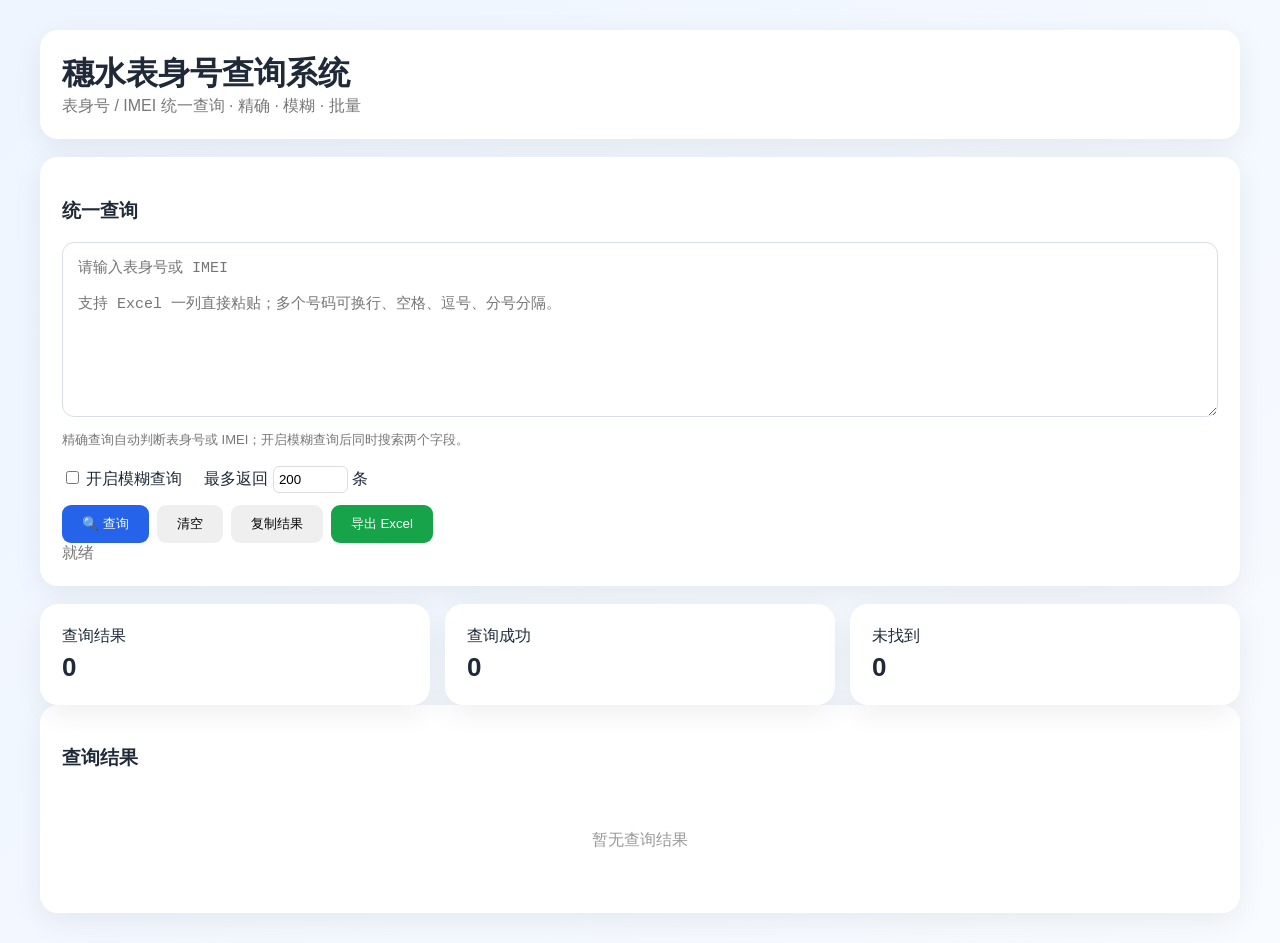
==== index.html @ 37204d5f "Add files via upload" ====
<!doctype html><html lang="zh-CN"><meta charset="utf-8"><meta name="viewport" content="width=device-width,initial-scale=1"><title>穗水表身号查询系统</title>
<style>
*{box-sizing:border-box}body{margin:0;background:linear-gradient(135deg,#eef5ff,#f8fbff);font-family:"Microsoft YaHei",Arial;color:#1f2937}.wrap{max-width:1200px;width:94%;margin:30px auto}.card,.stat{background:#fff;border-radius:18px;padding:22px;box-shadow:0 8px 30px #0001;margin-bottom:18px}.head{display:flex;justify-content:space-between;align-items:center}h1{margin:0}.sub,.tip,.status{color:#777}.tip{font-size:13px;margin-top:8px;line-height:1.7}textarea{width:100%;height:175px;padding:15px;border:1px solid #d8dee8;border-radius:12px;font-size:15px;resize:vertical}.opts{display:flex;gap:22px;margin-top:14px;align-items:center;flex-wrap:wrap}.limit{width:75px;padding:5px;border:1px solid #ddd;border-radius:6px}button{padding:10px 20px;border:0;border-radius:9px;margin:12px 8px 0 0;cursor:pointer}.p{background:#2563eb;color:#fff}.s{background:#16a34a;color:#fff}.stats{display:grid;grid-template-columns:repeat(3,1fr);gap:15px}.stat{margin:0}.num{font-size:26px;font-weight:bold;margin-top:5px}.scroll{overflow:auto}table{width:100%;border-collapse:collapse}th,td{padding:11px;border-bottom:1px solid #eee;text-align:left;white-space:nowrap}th{background:#f5f7fa}.ok{color:#16a34a;font-weight:bold}.no{color:#d33;font-weight:bold}.empty{text-align:center;color:#999;padding:40px}@media(max-width:700px){.stats{grid-template-columns:1fr}}</style>
<div class="wrap"><div class="card head"><div><h1>穗水表身号查询系统</h1><div class="sub">表身号 / IMEI 统一查询 · 精确 · 模糊 · 批量</div></div></div>
<div class="card"><h3>统一查询</h3><textarea id=q placeholder="请输入表身号或 IMEI

支持 Excel 一列直接粘贴；多个号码可换行、空格、逗号、分号分隔。"></textarea><div class=tip>精确查询自动判断表身号或 IMEI；开启模糊查询后同时搜索两个字段。</div>
<div class=opts><label><input type=checkbox id=fuzzy> 开启模糊查询</label><span>最多返回 <input class=limit id=limit type=number min=1 max=1000 value=200> 条</span></div>
<button class=p onclick=searchData()>🔍 查询</button><button onclick=clearAll()>清空</button><button onclick=copyResults()>复制结果</button><button class=s onclick=exportExcel()>导出 Excel</button><div class=status id=status>就绪</div></div>
<div class=stats><div class=stat>查询结果<div class=num id=t>0</div></div><div class=stat>查询成功<div class=num id=f>0</div></div><div class=stat>未找到<div class=num id=n>0</div></div></div>
<div class=card><h3>查询结果</h3><div class=scroll id=r><div class=empty>暂无查询结果</div></div></div></div>
<script>
const API_BASE="https://YOUR-API-DOMAIN",API_KEY="YOUR-API-KEY";let rows=[];
const esc=x=>{let d=document.createElement("div");d.textContent=x??"";return d.innerHTML};
async function searchData(){let text=q.value.trim();if(!text)return alert("请输入表身号或 IMEI");status.textContent="正在查询...";try{let x=await fetch(API_BASE+"/api/search",{method:"POST",headers:{"Content-Type":"application/json","X-API-Key":API_KEY},body:JSON.stringify({query:text,fuzzy:fuzzy.checked,limit:Math.min(Math.max(Number(limit.value)||200,1),1000)})});let d=await x.json();if(!x.ok||!d.success)throw Error(d.message||("HTTP "+x.status));rows=d.results||[];t.textContent=d.total||0;f.textContent=d.found||0;n.textContent=d.not_found||0;render();status.textContent="查询完成，共 "+rows.length+" 条"}catch(e){status.textContent="查询失败："+e.message}}
function render(){if(!rows.length){r.innerHTML='<div class=empty>暂无查询结果</div>';return}let h="<table><tr><th>序号</th><th>查询类型</th><th>表身号</th><th>IMEI</th><th>厂家归属</th><th>状态</th></tr>";rows.forEach((x,i)=>h+=`<tr><td>${i+1}</td><td>${esc(x.query_type)}</td><td>${esc(x.meter_no)}</td><td>${esc(x.imei)}</td><td>${esc(x.owner||"-")}</td><td class=${x.status=="已找到"?"ok":"no"}>${esc(x.status)}</td></tr>`);r.innerHTML=h+"</table>"}
function clearAll(){q.value="";rows=[];t.textContent=f.textContent=n.textContent="0";r.innerHTML='<div class=empty>暂无查询结果</div>';status.textContent="就绪"}
async function copyResults(){if(!rows.length)return alert("没有查询结果");await navigator.clipboard.writeText(["序号\t查询类型\t表身号\tIMEI\t厂家归属\t状态",...rows.map((x,i)=>`${i+1}\t${x.query_type}\t${x.meter_no}\t${x.imei}\t${x.owner}\t${x.status}`)].join("\n"));alert("已复制")}
async function exportExcel(){if(!rows.length)return alert("没有可导出的数据");let x=await fetch(API_BASE+"/api/export",{method:"POST",headers:{"Content-Type":"application/json","X-API-Key":API_KEY},body:JSON.stringify({results:rows})});if(!x.ok)return alert("导出失败");let b=await x.blob(),u=URL.createObjectURL(b),a=document.createElement("a");a.href=u;a.download="穗水表身号查询结果.xlsx";a.click();URL.revokeObjectURL(u)}
q.addEventListener("keydown",e=>{if(e.ctrlKey&&e.key=="Enter")searchData()});
</script>
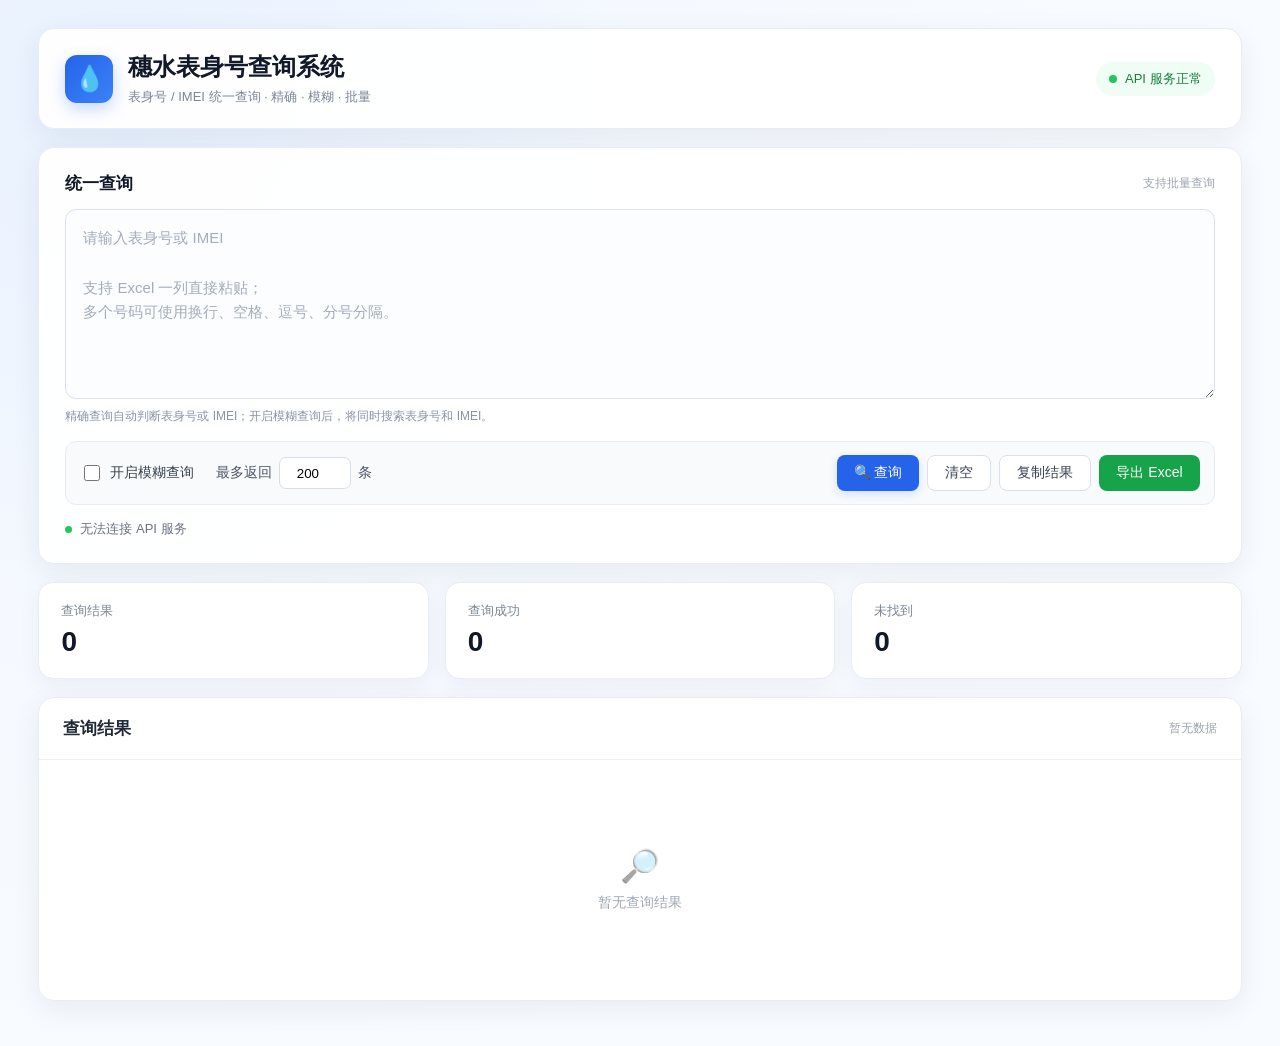
==== commit 2da067eb: "Update index.html" ====
--- a/index.html
+++ b/index.html
@@ -1,21 +1,1447 @@
-<!doctype html><html lang="zh-CN"><meta charset="utf-8"><meta name="viewport" content="width=device-width,initial-scale=1"><title>穗水表身号查询系统</title>
+<!doctype html>
+<html lang="zh-CN">
+
+<head>
+<meta charset="utf-8">
+<meta name="viewport" content="width=device-width,initial-scale=1">
+<title>穗水表身号查询系统</title>
+
 <style>
-*{box-sizing:border-box}body{margin:0;background:linear-gradient(135deg,#eef5ff,#f8fbff);font-family:"Microsoft YaHei",Arial;color:#1f2937}.wrap{max-width:1200px;width:94%;margin:30px auto}.card,.stat{background:#fff;border-radius:18px;padding:22px;box-shadow:0 8px 30px #0001;margin-bottom:18px}.head{display:flex;justify-content:space-between;align-items:center}h1{margin:0}.sub,.tip,.status{color:#777}.tip{font-size:13px;margin-top:8px;line-height:1.7}textarea{width:100%;height:175px;padding:15px;border:1px solid #d8dee8;border-radius:12px;font-size:15px;resize:vertical}.opts{display:flex;gap:22px;margin-top:14px;align-items:center;flex-wrap:wrap}.limit{width:75px;padding:5px;border:1px solid #ddd;border-radius:6px}button{padding:10px 20px;border:0;border-radius:9px;margin:12px 8px 0 0;cursor:pointer}.p{background:#2563eb;color:#fff}.s{background:#16a34a;color:#fff}.stats{display:grid;grid-template-columns:repeat(3,1fr);gap:15px}.stat{margin:0}.num{font-size:26px;font-weight:bold;margin-top:5px}.scroll{overflow:auto}table{width:100%;border-collapse:collapse}th,td{padding:11px;border-bottom:1px solid #eee;text-align:left;white-space:nowrap}th{background:#f5f7fa}.ok{color:#16a34a;font-weight:bold}.no{color:#d33;font-weight:bold}.empty{text-align:center;color:#999;padding:40px}@media(max-width:700px){.stats{grid-template-columns:1fr}}</style>
-<div class="wrap"><div class="card head"><div><h1>穗水表身号查询系统</h1><div class="sub">表身号 / IMEI 统一查询 · 精确 · 模糊 · 批量</div></div></div>
-<div class="card"><h3>统一查询</h3><textarea id=q placeholder="请输入表身号或 IMEI
-
-支持 Excel 一列直接粘贴；多个号码可换行、空格、逗号、分号分隔。"></textarea><div class=tip>精确查询自动判断表身号或 IMEI；开启模糊查询后同时搜索两个字段。</div>
-<div class=opts><label><input type=checkbox id=fuzzy> 开启模糊查询</label><span>最多返回 <input class=limit id=limit type=number min=1 max=1000 value=200> 条</span></div>
-<button class=p onclick=searchData()>🔍 查询</button><button onclick=clearAll()>清空</button><button onclick=copyResults()>复制结果</button><button class=s onclick=exportExcel()>导出 Excel</button><div class=status id=status>就绪</div></div>
-<div class=stats><div class=stat>查询结果<div class=num id=t>0</div></div><div class=stat>查询成功<div class=num id=f>0</div></div><div class=stat>未找到<div class=num id=n>0</div></div></div>
-<div class=card><h3>查询结果</h3><div class=scroll id=r><div class=empty>暂无查询结果</div></div></div></div>
+
+/* =========================
+   基础
+========================= */
+
+*{
+    box-sizing:border-box;
+}
+
+html{
+    min-height:100%;
+}
+
+body{
+    margin:0;
+    min-height:100vh;
+    background:
+        radial-gradient(circle at 10% 10%,#e8f1ff 0,#f5f9ff 35%,#f8fbff 70%);
+    font-family:
+        "Microsoft YaHei",
+        "Segoe UI",
+        Arial,
+        sans-serif;
+    color:#1f2937;
+}
+
+/* =========================
+   主容器
+========================= */
+
+.wrap{
+    width:94%;
+    max-width:1400px;
+    margin:28px auto 45px;
+}
+
+/* =========================
+   卡片
+========================= */
+
+.card{
+    background:rgba(255,255,255,.96);
+    border:1px solid #e7edf5;
+    border-radius:16px;
+    box-shadow:
+        0 8px 28px rgba(31,41,55,.07);
+    margin-bottom:18px;
+}
+
+/* =========================
+   顶部
+========================= */
+
+.header{
+    padding:22px 26px;
+    display:flex;
+    align-items:center;
+    justify-content:space-between;
+    gap:20px;
+}
+
+.logo-area{
+    display:flex;
+    align-items:center;
+    gap:15px;
+}
+
+.logo{
+    width:48px;
+    height:48px;
+    border-radius:12px;
+    display:flex;
+    align-items:center;
+    justify-content:center;
+    background:linear-gradient(135deg,#2563eb,#3b82f6);
+    color:#fff;
+    font-size:25px;
+    box-shadow:0 6px 16px rgba(37,99,235,.25);
+}
+
+.title h1{
+    margin:0;
+    font-size:24px;
+    font-weight:700;
+    color:#111827;
+}
+
+.title .sub{
+    margin-top:5px;
+    font-size:13px;
+    color:#7b8794;
+}
+
+.server-status{
+    display:flex;
+    align-items:center;
+    gap:8px;
+    padding:8px 13px;
+    border-radius:20px;
+    background:#f0fdf4;
+    color:#15803d;
+    font-size:13px;
+    white-space:nowrap;
+}
+
+.server-dot{
+    width:8px;
+    height:8px;
+    background:#22c55e;
+    border-radius:50%;
+}
+
+/* =========================
+   查询区域
+========================= */
+
+.search-card{
+    padding:24px 26px 22px;
+}
+
+.section-title{
+    display:flex;
+    align-items:center;
+    justify-content:space-between;
+    margin-bottom:14px;
+}
+
+.section-title h3{
+    margin:0;
+    font-size:17px;
+    color:#111827;
+}
+
+.section-title span{
+    font-size:12px;
+    color:#9ca3af;
+}
+
+/* 输入框 */
+
+textarea{
+    display:block;
+    width:100%;
+    height:190px;
+    padding:16px 17px;
+    border:1px solid #d9e1eb;
+    border-radius:11px;
+    background:#fbfdff;
+    color:#1f2937;
+    font-family:inherit;
+    font-size:15px;
+    line-height:1.65;
+    outline:none;
+    resize:vertical;
+    transition:.2s;
+}
+
+textarea:focus{
+    border-color:#60a5fa;
+    background:#fff;
+    box-shadow:0 0 0 3px rgba(59,130,246,.10);
+}
+
+textarea::placeholder{
+    color:#a4adba;
+}
+
+/* 提示 */
+
+.tip{
+    margin-top:9px;
+    color:#8a94a3;
+    font-size:12px;
+}
+
+/* =========================
+   控制栏
+========================= */
+
+.toolbar{
+    margin-top:16px;
+    padding:13px 14px;
+    border:1px solid #e7ecf3;
+    border-radius:11px;
+    background:#f8fafc;
+
+    display:flex;
+    align-items:center;
+    justify-content:space-between;
+    gap:15px;
+    flex-wrap:wrap;
+}
+
+.options{
+    display:flex;
+    align-items:center;
+    gap:22px;
+    flex-wrap:wrap;
+}
+
+.checkbox{
+    display:flex;
+    align-items:center;
+    gap:7px;
+    cursor:pointer;
+    font-size:14px;
+    color:#374151;
+}
+
+.checkbox input{
+    width:16px;
+    height:16px;
+    cursor:pointer;
+}
+
+.limit-box{
+    display:flex;
+    align-items:center;
+    gap:7px;
+    font-size:14px;
+    color:#4b5563;
+}
+
+.limit{
+    width:72px;
+    height:32px;
+    padding:4px 8px;
+    border:1px solid #d6dee8;
+    border-radius:7px;
+    background:#fff;
+    text-align:center;
+    outline:none;
+}
+
+.limit:focus{
+    border-color:#60a5fa;
+}
+
+/* =========================
+   按钮
+========================= */
+
+.buttons{
+    display:flex;
+    gap:8px;
+    flex-wrap:wrap;
+}
+
+button{
+    height:36px;
+    padding:0 17px;
+    border:0;
+    border-radius:8px;
+    font-family:inherit;
+    font-size:14px;
+    cursor:pointer;
+    transition:.18s;
+}
+
+button:hover{
+    transform:translateY(-1px);
+}
+
+button:active{
+    transform:translateY(0);
+}
+
+button:disabled{
+    opacity:.6;
+    cursor:not-allowed;
+    transform:none;
+}
+
+.btn-primary{
+    background:#2563eb;
+    color:#fff;
+    box-shadow:0 3px 8px rgba(37,99,235,.18);
+}
+
+.btn-primary:hover{
+    background:#1d4ed8;
+}
+
+.btn-normal{
+    background:#fff;
+    border:1px solid #d8e0ea;
+    color:#374151;
+}
+
+.btn-normal:hover{
+    background:#f8fafc;
+}
+
+.btn-green{
+    background:#16a34a;
+    color:#fff;
+}
+
+.btn-green:hover{
+    background:#15803d;
+}
+
+/* =========================
+   状态
+========================= */
+
+.status-bar{
+    min-height:24px;
+    margin-top:12px;
+    display:flex;
+    align-items:center;
+    gap:8px;
+    font-size:13px;
+    color:#6b7280;
+}
+
+.status-icon{
+    width:7px;
+    height:7px;
+    border-radius:50%;
+    background:#94a3b8;
+}
+
+/* =========================
+   统计
+========================= */
+
+.stats{
+    display:grid;
+    grid-template-columns:repeat(3,1fr);
+    gap:16px;
+    margin-bottom:18px;
+}
+
+.stat{
+    padding:19px 22px;
+    background:#fff;
+    border:1px solid #e7edf5;
+    border-radius:15px;
+    box-shadow:0 6px 22px rgba(31,41,55,.055);
+}
+
+.stat-label{
+    font-size:13px;
+    color:#7b8794;
+}
+
+.num{
+    margin-top:5px;
+    font-size:28px;
+    line-height:1.2;
+    font-weight:700;
+    color:#111827;
+}
+
+/* =========================
+   结果区域
+========================= */
+
+.result-card{
+    overflow:hidden;
+}
+
+.result-head{
+    padding:19px 24px;
+    display:flex;
+    align-items:center;
+    justify-content:space-between;
+    border-bottom:1px solid #edf1f5;
+}
+
+.result-head h3{
+    margin:0;
+    font-size:17px;
+}
+
+.result-info{
+    color:#9ca3af;
+    font-size:12px;
+}
+
+.scroll{
+    width:100%;
+    max-height:560px;
+    overflow:auto;
+}
+
+/* =========================
+   表格
+========================= */
+
+table{
+    width:100%;
+    border-collapse:collapse;
+    min-width:850px;
+}
+
+th,
+td{
+    padding:12px 15px;
+    border-bottom:1px solid #edf1f5;
+    text-align:left;
+    white-space:nowrap;
+    font-size:13px;
+}
+
+th{
+    position:sticky;
+    top:0;
+    z-index:2;
+    background:#f7f9fc;
+    color:#4b5563;
+    font-weight:600;
+}
+
+tbody tr:hover{
+    background:#f8fbff;
+}
+
+td{
+    color:#374151;
+}
+
+.ok{
+    color:#16a34a !important;
+    font-weight:600;
+}
+
+.no{
+    color:#dc2626 !important;
+    font-weight:600;
+}
+
+/* =========================
+   空状态
+========================= */
+
+.empty{
+    height:240px;
+    display:flex;
+    align-items:center;
+    justify-content:center;
+    flex-direction:column;
+    color:#a0a8b4;
+    font-size:14px;
+    gap:9px;
+}
+
+.empty-icon{
+    font-size:32px;
+    opacity:.55;
+}
+
+/* =========================
+   滚动条
+========================= */
+
+::-webkit-scrollbar{
+    width:8px;
+    height:8px;
+}
+
+::-webkit-scrollbar-track{
+    background:#f3f5f8;
+}
+
+::-webkit-scrollbar-thumb{
+    background:#cbd5e1;
+    border-radius:10px;
+}
+
+::-webkit-scrollbar-thumb:hover{
+    background:#94a3b8;
+}
+
+/* =========================
+   手机
+========================= */
+
+@media(max-width:800px){
+
+    .wrap{
+        width:96%;
+        margin-top:15px;
+    }
+
+    .header{
+        padding:18px;
+    }
+
+    .server-status{
+        display:none;
+    }
+
+    .title h1{
+        font-size:20px;
+    }
+
+    .search-card{
+        padding:18px;
+    }
+
+    textarea{
+        height:170px;
+    }
+
+    .toolbar{
+        align-items:stretch;
+        flex-direction:column;
+    }
+
+    .buttons{
+        width:100%;
+    }
+
+    button{
+        flex:1;
+    }
+
+    .stats{
+        grid-template-columns:1fr;
+        gap:10px;
+    }
+
+    .stat{
+        padding:15px 18px;
+    }
+
+    .result-head{
+        padding:16px 18px;
+    }
+}
+
+</style>
+</head>
+
+<body>
+
+<div class="wrap">
+
+    <!-- =========================
+         顶部
+    ========================== -->
+
+    <div class="card header">
+
+        <div class="logo-area">
+
+            <div class="logo">
+                💧
+            </div>
+
+            <div class="title">
+
+                <h1>穗水表身号查询系统</h1>
+
+                <div class="sub">
+                    表身号 / IMEI 统一查询 · 精确 · 模糊 · 批量
+                </div>
+
+            </div>
+
+        </div>
+
+        <div class="server-status">
+            <span class="server-dot"></span>
+            API 服务正常
+        </div>
+
+    </div>
+
+
+    <!-- =========================
+         查询
+    ========================== -->
+
+    <div class="card search-card">
+
+        <div class="section-title">
+
+            <h3>统一查询</h3>
+
+            <span>
+                支持批量查询
+            </span>
+
+        </div>
+
+
+        <textarea
+            id="q"
+            placeholder="请输入表身号或 IMEI
+
+支持 Excel 一列直接粘贴；
+多个号码可使用换行、空格、逗号、分号分隔。"
+        ></textarea>
+
+
+        <div class="tip">
+            精确查询自动判断表身号或 IMEI；开启模糊查询后，将同时搜索表身号和 IMEI。
+        </div>
+
+
+        <!-- 控制栏 -->
+
+        <div class="toolbar">
+
+            <div class="options">
+
+                <label class="checkbox">
+
+                    <input
+                        type="checkbox"
+                        id="fuzzy"
+                    >
+
+                    <span>开启模糊查询</span>
+
+                </label>
+
+
+                <div class="limit-box">
+
+                    <span>最多返回</span>
+
+                    <input
+                        class="limit"
+                        id="limit"
+                        type="number"
+                        min="1"
+                        max="1000"
+                        value="200"
+                    >
+
+                    <span>条</span>
+
+                </div>
+
+            </div>
+
+
+            <div class="buttons">
+
+                <button
+                    class="btn-primary"
+                    id="searchBtn"
+                    onclick="searchData()"
+                >
+                    🔍 查询
+                </button>
+
+                <button
+                    class="btn-normal"
+                    onclick="clearAll()"
+                >
+                    清空
+                </button>
+
+                <button
+                    class="btn-normal"
+                    onclick="copyResults()"
+                >
+                    复制结果
+                </button>
+
+                <button
+                    class="btn-green"
+                    id="exportBtn"
+                    onclick="exportExcel()"
+                >
+                    导出 Excel
+                </button>
+
+            </div>
+
+        </div>
+
+
+        <div class="status-bar">
+
+            <span
+                class="status-icon"
+                id="statusIcon"
+            ></span>
+
+            <span id="status">
+                就绪
+            </span>
+
+        </div>
+
+    </div>
+
+
+    <!-- =========================
+         统计
+    ========================== -->
+
+    <div class="stats">
+
+        <div class="stat">
+
+            <div class="stat-label">
+                查询结果
+            </div>
+
+            <div
+                class="num"
+                id="t"
+            >
+                0
+            </div>
+
+        </div>
+
+
+        <div class="stat">
+
+            <div class="stat-label">
+                查询成功
+            </div>
+
+            <div
+                class="num"
+                id="f"
+            >
+                0
+            </div>
+
+        </div>
+
+
+        <div class="stat">
+
+            <div class="stat-label">
+                未找到
+            </div>
+
+            <div
+                class="num"
+                id="n"
+            >
+                0
+            </div>
+
+        </div>
+
+    </div>
+
+
+    <!-- =========================
+         查询结果
+    ========================== -->
+
+    <div class="card result-card">
+
+        <div class="result-head">
+
+            <h3>
+                查询结果
+            </h3>
+
+            <div
+                class="result-info"
+                id="resultInfo"
+            >
+                暂无数据
+            </div>
+
+        </div>
+
+
+        <div class="scroll" id="r">
+
+            <div class="empty">
+
+                <div class="empty-icon">
+                    🔎
+                </div>
+
+                <div>
+                    暂无查询结果
+                </div>
+
+            </div>
+
+        </div>
+
+    </div>
+
+</div>
+
+
 <script>
-const API_BASE="https://YOUR-API-DOMAIN",API_KEY="YOUR-API-KEY";let rows=[];
-const esc=x=>{let d=document.createElement("div");d.textContent=x??"";return d.innerHTML};
-async function searchData(){let text=q.value.trim();if(!text)return alert("请输入表身号或 IMEI");status.textContent="正在查询...";try{let x=await fetch(API_BASE+"/api/search",{method:"POST",headers:{"Content-Type":"application/json","X-API-Key":API_KEY},body:JSON.stringify({query:text,fuzzy:fuzzy.checked,limit:Math.min(Math.max(Number(limit.value)||200,1),1000)})});let d=await x.json();if(!x.ok||!d.success)throw Error(d.message||("HTTP "+x.status));rows=d.results||[];t.textContent=d.total||0;f.textContent=d.found||0;n.textContent=d.not_found||0;render();status.textContent="查询完成，共 "+rows.length+" 条"}catch(e){status.textContent="查询失败："+e.message}}
-function render(){if(!rows.length){r.innerHTML='<div class=empty>暂无查询结果</div>';return}let h="<table><tr><th>序号</th><th>查询类型</th><th>表身号</th><th>IMEI</th><th>厂家归属</th><th>状态</th></tr>";rows.forEach((x,i)=>h+=`<tr><td>${i+1}</td><td>${esc(x.query_type)}</td><td>${esc(x.meter_no)}</td><td>${esc(x.imei)}</td><td>${esc(x.owner||"-")}</td><td class=${x.status=="已找到"?"ok":"no"}>${esc(x.status)}</td></tr>`);r.innerHTML=h+"</table>"}
-function clearAll(){q.value="";rows=[];t.textContent=f.textContent=n.textContent="0";r.innerHTML='<div class=empty>暂无查询结果</div>';status.textContent="就绪"}
-async function copyResults(){if(!rows.length)return alert("没有查询结果");await navigator.clipboard.writeText(["序号\t查询类型\t表身号\tIMEI\t厂家归属\t状态",...rows.map((x,i)=>`${i+1}\t${x.query_type}\t${x.meter_no}\t${x.imei}\t${x.owner}\t${x.status}`)].join("\n"));alert("已复制")}
-async function exportExcel(){if(!rows.length)return alert("没有可导出的数据");let x=await fetch(API_BASE+"/api/export",{method:"POST",headers:{"Content-Type":"application/json","X-API-Key":API_KEY},body:JSON.stringify({results:rows})});if(!x.ok)return alert("导出失败");let b=await x.blob(),u=URL.createObjectURL(b),a=document.createElement("a");a.href=u;a.download="穗水表身号查询结果.xlsx";a.click();URL.revokeObjectURL(u)}
-q.addEventListener("keydown",e=>{if(e.ctrlKey&&e.key=="Enter")searchData()});
-</script>+
+/* =========================================================
+   API 配置
+========================================================= */
+
+const API_BASE =
+    "https://sg.oixvideos.top";
+
+const API_KEY =
+    "SuiWater-8925-02147039-89";
+
+
+let rows = [];
+
+
+/* =========================================================
+   HTML 转义
+========================================================= */
+
+const esc = x => {
+
+    let d = document.createElement("div");
+
+    d.textContent = x ?? "";
+
+    return d.innerHTML;
+};
+
+
+/* =========================================================
+   状态
+========================================================= */
+
+function setStatus(text, loading=false){
+
+    const status =
+        document.getElementById("status");
+
+    const icon =
+        document.getElementById("statusIcon");
+
+    status.textContent = text;
+
+    if(loading){
+
+        icon.style.background = "#f59e0b";
+
+    }else{
+
+        icon.style.background = "#22c55e";
+
+    }
+
+}
+
+
+/* =========================================================
+   查询
+========================================================= */
+
+async function searchData(){
+
+    let text =
+        document.getElementById("q").value.trim();
+
+    if(!text){
+
+        alert("请输入表身号或 IMEI");
+
+        return;
+
+    }
+
+
+    const fuzzy =
+        document.getElementById("fuzzy");
+
+    const limit =
+        document.getElementById("limit");
+
+    const btn =
+        document.getElementById("searchBtn");
+
+
+    setStatus(
+        "正在查询，请稍候...",
+        true
+    );
+
+
+    btn.disabled = true;
+
+    btn.textContent =
+        "⏳ 查询中...";
+
+
+    try{
+
+        let x = await fetch(
+
+            API_BASE + "/api/search",
+
+            {
+
+                method:"POST",
+
+                headers:{
+
+                    "Content-Type":
+                        "application/json",
+
+                    "X-API-Key":
+                        API_KEY
+
+                },
+
+                body:JSON.stringify({
+
+                    query:text,
+
+                    fuzzy:fuzzy.checked,
+
+                    limit:Math.min(
+
+                        Math.max(
+
+                            Number(limit.value) || 200,
+
+                            1
+
+                        ),
+
+                        1000
+
+                    )
+
+                })
+
+            }
+
+        );
+
+
+        let d =
+            await x.json();
+
+
+        if(!x.ok || !d.success){
+
+            throw Error(
+
+                d.message ||
+                ("HTTP " + x.status)
+
+            );
+
+        }
+
+
+        rows =
+            d.results || [];
+
+
+        document.getElementById("t")
+            .textContent =
+            d.total || 0;
+
+
+        document.getElementById("f")
+            .textContent =
+            d.found || 0;
+
+
+        document.getElementById("n")
+            .textContent =
+            d.not_found || 0;
+
+
+        render();
+
+
+        setStatus(
+            "查询完成，共 " +
+            rows.length +
+            " 条"
+        );
+
+
+    }catch(e){
+
+        setStatus(
+            "查询失败：" +
+            e.message
+        );
+
+        console.error(e);
+
+    }finally{
+
+        btn.disabled = false;
+
+        btn.textContent =
+            "🔍 查询";
+
+    }
+
+}
+
+
+/* =========================================================
+   渲染结果
+========================================================= */
+
+function render(){
+
+    const box =
+        document.getElementById("r");
+
+    const info =
+        document.getElementById("resultInfo");
+
+
+    if(!rows.length){
+
+        box.innerHTML = `
+            <div class="empty">
+                <div class="empty-icon">🔎</div>
+                <div>暂无查询结果</div>
+            </div>
+        `;
+
+        info.textContent =
+            "暂无数据";
+
+        return;
+
+    }
+
+
+    let h = `
+
+        <table>
+
+            <thead>
+
+                <tr>
+
+                    <th>序号</th>
+
+                    <th>查询类型</th>
+
+                    <th>表身号</th>
+
+                    <th>IMEI</th>
+
+                    <th>厂家归属</th>
+
+                    <th>状态</th>
+
+                </tr>
+
+            </thead>
+
+            <tbody>
+
+    `;
+
+
+    rows.forEach((x,i)=>{
+
+        h += `
+
+            <tr>
+
+                <td>${i + 1}</td>
+
+                <td>
+                    ${esc(x.query_type)}
+                </td>
+
+                <td>
+                    ${esc(x.meter_no)}
+                </td>
+
+                <td>
+                    ${esc(x.imei)}
+                </td>
+
+                <td>
+                    ${esc(x.owner || "-")}
+                </td>
+
+                <td
+                    class="${
+                        x.status === "已找到"
+                        ? "ok"
+                        : "no"
+                    }"
+                >
+                    ${esc(x.status)}
+                </td>
+
+            </tr>
+
+        `;
+
+    });
+
+
+    h += `
+
+            </tbody>
+
+        </table>
+
+    `;
+
+
+    box.innerHTML = h;
+
+
+    info.textContent =
+        "共 " +
+        rows.length +
+        " 条";
+
+}
+
+
+/* =========================================================
+   清空
+========================================================= */
+
+function clearAll(){
+
+    document.getElementById("q")
+        .value = "";
+
+    rows = [];
+
+
+    document.getElementById("t")
+        .textContent = "0";
+
+    document.getElementById("f")
+        .textContent = "0";
+
+    document.getElementById("n")
+        .textContent = "0";
+
+
+    document.getElementById("r")
+        .innerHTML = `
+
+            <div class="empty">
+
+                <div class="empty-icon">
+                    🔎
+                </div>
+
+                <div>
+                    暂无查询结果
+                </div>
+
+            </div>
+
+        `;
+
+
+    document.getElementById("resultInfo")
+        .textContent =
+        "暂无数据";
+
+
+    setStatus("就绪");
+
+}
+
+
+/* =========================================================
+   复制
+========================================================= */
+
+async function copyResults(){
+
+    if(!rows.length){
+
+        alert("没有查询结果");
+
+        return;
+
+    }
+
+
+    const text = [
+
+        "序号\t查询类型\t表身号\tIMEI\t厂家归属\t状态",
+
+        ...rows.map((x,i)=>
+
+            `${i+1}\t` +
+            `${x.query_type}\t` +
+            `${x.meter_no}\t` +
+            `${x.imei}\t` +
+            `${x.owner}\t` +
+            `${x.status}`
+
+        )
+
+    ].join("\n");
+
+
+    try{
+
+        await navigator.clipboard.writeText(text);
+
+        setStatus(
+            "查询结果已复制到剪贴板"
+        );
+
+    }catch(e){
+
+        alert(
+            "复制失败，请检查浏览器剪贴板权限"
+        );
+
+    }
+
+}
+
+
+/* =========================================================
+   导出 Excel
+========================================================= */
+
+async function exportExcel(){
+
+    if(!rows.length){
+
+        alert("没有可导出的数据");
+
+        return;
+
+    }
+
+
+    const btn =
+        document.getElementById("exportBtn");
+
+
+    btn.disabled = true;
+
+    btn.textContent =
+        "⏳ 导出中...";
+
+
+    setStatus(
+        "正在生成 Excel，请稍候...",
+        true
+    );
+
+
+    try{
+
+        let x = await fetch(
+
+            API_BASE + "/api/export",
+
+            {
+
+                method:"POST",
+
+                headers:{
+
+                    "Content-Type":
+                        "application/json",
+
+                    "X-API-Key":
+                        API_KEY
+
+                },
+
+                body:JSON.stringify({
+
+                    results:rows
+
+                })
+
+            }
+
+        );
+
+
+        if(!x.ok){
+
+            let d =
+                await x.json()
+                    .catch(()=>({}));
+
+            throw Error(
+                d.message ||
+                "导出失败"
+            );
+
+        }
+
+
+        let b =
+            await x.blob();
+
+
+        let u =
+            URL.createObjectURL(b);
+
+
+        let a =
+            document.createElement("a");
+
+
+        a.href = u;
+
+        a.download =
+            "穗水表身号查询结果.xlsx";
+
+
+        document.body.appendChild(a);
+
+        a.click();
+
+        a.remove();
+
+
+        setTimeout(()=>{
+
+            URL.revokeObjectURL(u);
+
+        },1000);
+
+
+        setStatus(
+            "Excel 导出完成"
+        );
+
+
+    }catch(e){
+
+        setStatus(
+            "导出失败：" +
+            e.message
+        );
+
+    }finally{
+
+        btn.disabled = false;
+
+        btn.textContent =
+            "导出 Excel";
+
+    }
+
+}
+
+
+/* =========================================================
+   Ctrl + Enter 查询
+========================================================= */
+
+document.getElementById("q")
+.addEventListener(
+
+    "keydown",
+
+    e=>{
+
+        if(
+            e.ctrlKey &&
+            e.key === "Enter"
+        ){
+
+            e.preventDefault();
+
+            searchData();
+
+        }
+
+    }
+
+);
+
+
+/* =========================================================
+   页面打开时检查 API
+========================================================= */
+
+async function checkAPI(){
+
+    try{
+
+        let x =
+            await fetch(
+                API_BASE + "/api/health",
+                {
+                    method:"GET"
+                }
+            );
+
+
+        let d =
+            await x.json();
+
+
+        if(x.ok && d.success){
+
+            setStatus(
+                "API 服务正常 · 数据库 " +
+                Number(d.records).toLocaleString() +
+                " 条"
+            );
+
+        }else{
+
+            setStatus(
+                "API 服务异常"
+            );
+
+        }
+
+    }catch(e){
+
+        setStatus(
+            "无法连接 API 服务"
+        );
+
+    }
+
+}
+
+
+checkAPI();
+
+</script>
+
+</body>
+</html>
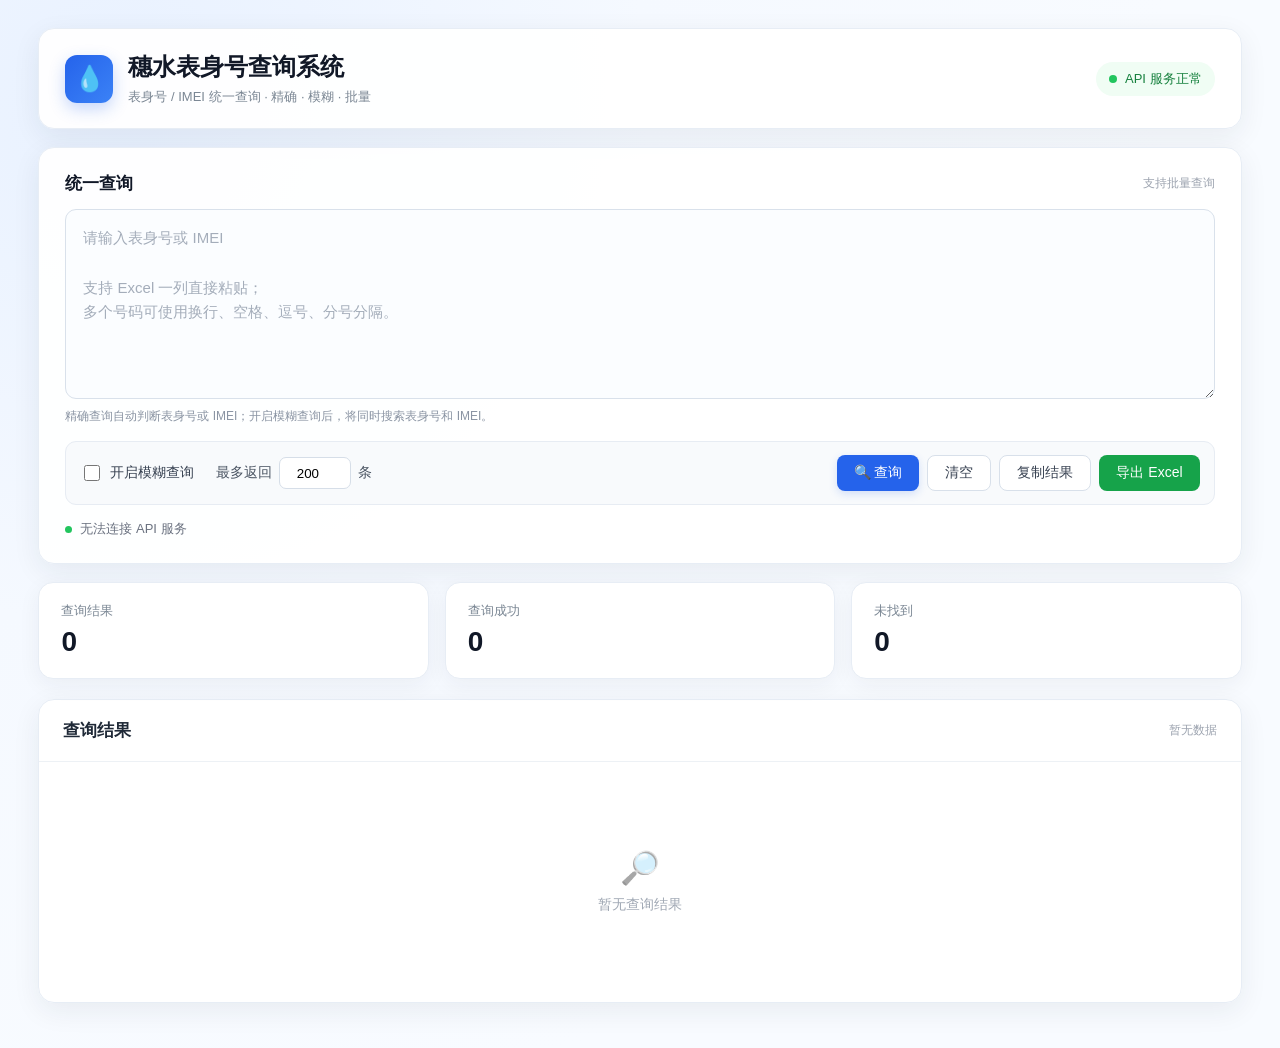
==== commit b231192f: "Update index.html" ====
--- a/index.html
+++ b/index.html
@@ -368,6 +368,7 @@
 
 .result-card{
     overflow:hidden;
+    margin-top:20px;
 }
 
 .result-head{
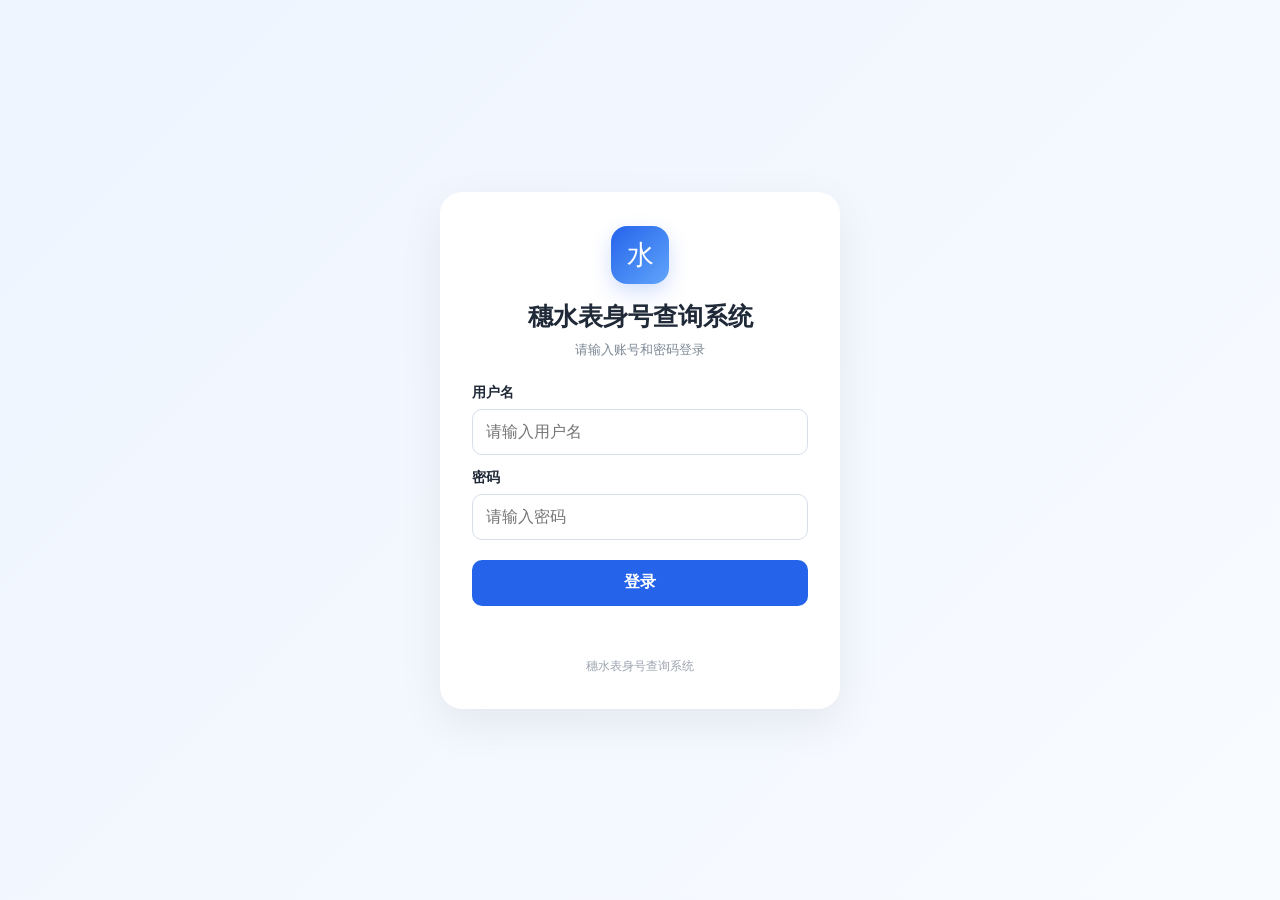
==== commit fe0f031e: "Add files via upload" ====
--- a/index.html
+++ b/index.html
@@ -1,1448 +1,89 @@
 <!doctype html>
 <html lang="zh-CN">
-
 <head>
 <meta charset="utf-8">
 <meta name="viewport" content="width=device-width,initial-scale=1">
-<title>穗水表身号查询系统</title>
+<title>登录 - 穗水表身号查询系统</title>
+<link rel="stylesheet" href="style.css">
+</head>
+<body class="login-page">
+<div class="login-box">
+  <div class="logo">水</div>
+  <h1>穗水表身号查询系统</h1>
+  <div class="login-sub">请输入账号和密码登录</div>
 
-<style>
+  <form id="loginForm">
+    <div class="field">
+      <label for="username">用户名</label>
+      <input id="username" autocomplete="username" placeholder="请输入用户名" required>
+    </div>
 
-/* =========================
-   基础
-========================= */
+    <div class="field">
+      <label for="password">密码</label>
+      <input id="password" type="password" autocomplete="current-password" placeholder="请输入密码" required>
+    </div>
 
-*{
-    box-sizing:border-box;
+    <button class="login-btn" id="loginBtn" type="submit">登录</button>
+    <div class="login-error" id="error"></div>
+  </form>
+
+  <div class="login-footer">穗水表身号查询系统</div>
+</div>
+
+<script>
+const API_BASE = "https://sg.oixvideos.top";
+
+if (sessionStorage.getItem("suiwater_token")) {
+  fetch(API_BASE + "/api/auth/check", {
+    headers: {
+      "Authorization": "Bearer " + sessionStorage.getItem("suiwater_token")
+    }
+  }).then(x => {
+    if (x.ok) location.replace("query.html");
+    else sessionStorage.removeItem("suiwater_token");
+  }).catch(() => {});
 }
 
-html{
-    min-height:100%;
-}
+document.getElementById("loginForm").addEventListener("submit", async function(e) {
+  e.preventDefault();
 
-body{
-    margin:0;
-    min-height:100vh;
-    background:
-        radial-gradient(circle at 10% 10%,#e8f1ff 0,#f5f9ff 35%,#f8fbff 70%);
-    font-family:
-        "Microsoft YaHei",
-        "Segoe UI",
-        Arial,
-        sans-serif;
-    color:#1f2937;
-}
+  const username = document.getElementById("username").value.trim();
+  const password = document.getElementById("password").value;
+  const error = document.getElementById("error");
+  const btn = document.getElementById("loginBtn");
 
-/* =========================
-   主容器
-========================= */
+  error.textContent = "";
+  btn.disabled = true;
+  btn.textContent = "⏳ 登录中...";
 
-.wrap{
-    width:94%;
-    max-width:1400px;
-    margin:28px auto 45px;
-}
+  try {
+    const response = await fetch(API_BASE + "/api/login", {
+      method: "POST",
+      headers: {
+        "Content-Type": "application/json"
+      },
+      body: JSON.stringify({
+        username: username,
+        password: password
+      })
+    });
 
-/* =========================
-   卡片
-========================= */
+    const data = await response.json();
 
-.card{
-    background:rgba(255,255,255,.96);
-    border:1px solid #e7edf5;
-    border-radius:16px;
-    box-shadow:
-        0 8px 28px rgba(31,41,55,.07);
-    margin-bottom:18px;
-}
-
-/* =========================
-   顶部
-========================= */
-
-.header{
-    padding:22px 26px;
-    display:flex;
-    align-items:center;
-    justify-content:space-between;
-    gap:20px;
-}
-
-.logo-area{
-    display:flex;
-    align-items:center;
-    gap:15px;
-}
-
-.logo{
-    width:48px;
-    height:48px;
-    border-radius:12px;
-    display:flex;
-    align-items:center;
-    justify-content:center;
-    background:linear-gradient(135deg,#2563eb,#3b82f6);
-    color:#fff;
-    font-size:25px;
-    box-shadow:0 6px 16px rgba(37,99,235,.25);
-}
-
-.title h1{
-    margin:0;
-    font-size:24px;
-    font-weight:700;
-    color:#111827;
-}
-
-.title .sub{
-    margin-top:5px;
-    font-size:13px;
-    color:#7b8794;
-}
-
-.server-status{
-    display:flex;
-    align-items:center;
-    gap:8px;
-    padding:8px 13px;
-    border-radius:20px;
-    background:#f0fdf4;
-    color:#15803d;
-    font-size:13px;
-    white-space:nowrap;
-}
-
-.server-dot{
-    width:8px;
-    height:8px;
-    background:#22c55e;
-    border-radius:50%;
-}
-
-/* =========================
-   查询区域
-========================= */
-
-.search-card{
-    padding:24px 26px 22px;
-}
-
-.section-title{
-    display:flex;
-    align-items:center;
-    justify-content:space-between;
-    margin-bottom:14px;
-}
-
-.section-title h3{
-    margin:0;
-    font-size:17px;
-    color:#111827;
-}
-
-.section-title span{
-    font-size:12px;
-    color:#9ca3af;
-}
-
-/* 输入框 */
-
-textarea{
-    display:block;
-    width:100%;
-    height:190px;
-    padding:16px 17px;
-    border:1px solid #d9e1eb;
-    border-radius:11px;
-    background:#fbfdff;
-    color:#1f2937;
-    font-family:inherit;
-    font-size:15px;
-    line-height:1.65;
-    outline:none;
-    resize:vertical;
-    transition:.2s;
-}
-
-textarea:focus{
-    border-color:#60a5fa;
-    background:#fff;
-    box-shadow:0 0 0 3px rgba(59,130,246,.10);
-}
-
-textarea::placeholder{
-    color:#a4adba;
-}
-
-/* 提示 */
-
-.tip{
-    margin-top:9px;
-    color:#8a94a3;
-    font-size:12px;
-}
-
-/* =========================
-   控制栏
-========================= */
-
-.toolbar{
-    margin-top:16px;
-    padding:13px 14px;
-    border:1px solid #e7ecf3;
-    border-radius:11px;
-    background:#f8fafc;
-
-    display:flex;
-    align-items:center;
-    justify-content:space-between;
-    gap:15px;
-    flex-wrap:wrap;
-}
-
-.options{
-    display:flex;
-    align-items:center;
-    gap:22px;
-    flex-wrap:wrap;
-}
-
-.checkbox{
-    display:flex;
-    align-items:center;
-    gap:7px;
-    cursor:pointer;
-    font-size:14px;
-    color:#374151;
-}
-
-.checkbox input{
-    width:16px;
-    height:16px;
-    cursor:pointer;
-}
-
-.limit-box{
-    display:flex;
-    align-items:center;
-    gap:7px;
-    font-size:14px;
-    color:#4b5563;
-}
-
-.limit{
-    width:72px;
-    height:32px;
-    padding:4px 8px;
-    border:1px solid #d6dee8;
-    border-radius:7px;
-    background:#fff;
-    text-align:center;
-    outline:none;
-}
-
-.limit:focus{
-    border-color:#60a5fa;
-}
-
-/* =========================
-   按钮
-========================= */
-
-.buttons{
-    display:flex;
-    gap:8px;
-    flex-wrap:wrap;
-}
-
-button{
-    height:36px;
-    padding:0 17px;
-    border:0;
-    border-radius:8px;
-    font-family:inherit;
-    font-size:14px;
-    cursor:pointer;
-    transition:.18s;
-}
-
-button:hover{
-    transform:translateY(-1px);
-}
-
-button:active{
-    transform:translateY(0);
-}
-
-button:disabled{
-    opacity:.6;
-    cursor:not-allowed;
-    transform:none;
-}
-
-.btn-primary{
-    background:#2563eb;
-    color:#fff;
-    box-shadow:0 3px 8px rgba(37,99,235,.18);
-}
-
-.btn-primary:hover{
-    background:#1d4ed8;
-}
-
-.btn-normal{
-    background:#fff;
-    border:1px solid #d8e0ea;
-    color:#374151;
-}
-
-.btn-normal:hover{
-    background:#f8fafc;
-}
-
-.btn-green{
-    background:#16a34a;
-    color:#fff;
-}
-
-.btn-green:hover{
-    background:#15803d;
-}
-
-/* =========================
-   状态
-========================= */
-
-.status-bar{
-    min-height:24px;
-    margin-top:12px;
-    display:flex;
-    align-items:center;
-    gap:8px;
-    font-size:13px;
-    color:#6b7280;
-}
-
-.status-icon{
-    width:7px;
-    height:7px;
-    border-radius:50%;
-    background:#94a3b8;
-}
-
-/* =========================
-   统计
-========================= */
-
-.stats{
-    display:grid;
-    grid-template-columns:repeat(3,1fr);
-    gap:16px;
-    margin-bottom:18px;
-}
-
-.stat{
-    padding:19px 22px;
-    background:#fff;
-    border:1px solid #e7edf5;
-    border-radius:15px;
-    box-shadow:0 6px 22px rgba(31,41,55,.055);
-}
-
-.stat-label{
-    font-size:13px;
-    color:#7b8794;
-}
-
-.num{
-    margin-top:5px;
-    font-size:28px;
-    line-height:1.2;
-    font-weight:700;
-    color:#111827;
-}
-
-/* =========================
-   结果区域
-========================= */
-
-.result-card{
-    overflow:hidden;
-    margin-top:20px;
-}
-
-.result-head{
-    padding:19px 24px;
-    display:flex;
-    align-items:center;
-    justify-content:space-between;
-    border-bottom:1px solid #edf1f5;
-}
-
-.result-head h3{
-    margin:0;
-    font-size:17px;
-}
-
-.result-info{
-    color:#9ca3af;
-    font-size:12px;
-}
-
-.scroll{
-    width:100%;
-    max-height:560px;
-    overflow:auto;
-}
-
-/* =========================
-   表格
-========================= */
-
-table{
-    width:100%;
-    border-collapse:collapse;
-    min-width:850px;
-}
-
-th,
-td{
-    padding:12px 15px;
-    border-bottom:1px solid #edf1f5;
-    text-align:left;
-    white-space:nowrap;
-    font-size:13px;
-}
-
-th{
-    position:sticky;
-    top:0;
-    z-index:2;
-    background:#f7f9fc;
-    color:#4b5563;
-    font-weight:600;
-}
-
-tbody tr:hover{
-    background:#f8fbff;
-}
-
-td{
-    color:#374151;
-}
-
-.ok{
-    color:#16a34a !important;
-    font-weight:600;
-}
-
-.no{
-    color:#dc2626 !important;
-    font-weight:600;
-}
-
-/* =========================
-   空状态
-========================= */
-
-.empty{
-    height:240px;
-    display:flex;
-    align-items:center;
-    justify-content:center;
-    flex-direction:column;
-    color:#a0a8b4;
-    font-size:14px;
-    gap:9px;
-}
-
-.empty-icon{
-    font-size:32px;
-    opacity:.55;
-}
-
-/* =========================
-   滚动条
-========================= */
-
-::-webkit-scrollbar{
-    width:8px;
-    height:8px;
-}
-
-::-webkit-scrollbar-track{
-    background:#f3f5f8;
-}
-
-::-webkit-scrollbar-thumb{
-    background:#cbd5e1;
-    border-radius:10px;
-}
-
-::-webkit-scrollbar-thumb:hover{
-    background:#94a3b8;
-}
-
-/* =========================
-   手机
-========================= */
-
-@media(max-width:800px){
-
-    .wrap{
-        width:96%;
-        margin-top:15px;
+    if (!response.ok || !data.success) {
+      throw new Error(data.message || "登录失败");
     }
 
-    .header{
-        padding:18px;
-    }
+    sessionStorage.setItem("suiwater_token", data.token);
+    location.replace("query.html");
 
-    .server-status{
-        display:none;
-    }
-
-    .title h1{
-        font-size:20px;
-    }
-
-    .search-card{
-        padding:18px;
-    }
-
-    textarea{
-        height:170px;
-    }
-
-    .toolbar{
-        align-items:stretch;
-        flex-direction:column;
-    }
-
-    .buttons{
-        width:100%;
-    }
-
-    button{
-        flex:1;
-    }
-
-    .stats{
-        grid-template-columns:1fr;
-        gap:10px;
-    }
-
-    .stat{
-        padding:15px 18px;
-    }
-
-    .result-head{
-        padding:16px 18px;
-    }
-}
-
-</style>
-</head>
-
-<body>
-
-<div class="wrap">
-
-    <!-- =========================
-         顶部
-    ========================== -->
-
-    <div class="card header">
-
-        <div class="logo-area">
-
-            <div class="logo">
-                💧
-            </div>
-
-            <div class="title">
-
-                <h1>穗水表身号查询系统</h1>
-
-                <div class="sub">
-                    表身号 / IMEI 统一查询 · 精确 · 模糊 · 批量
-                </div>
-
-            </div>
-
-        </div>
-
-        <div class="server-status">
-            <span class="server-dot"></span>
-            API 服务正常
-        </div>
-
-    </div>
-
-
-    <!-- =========================
-         查询
-    ========================== -->
-
-    <div class="card search-card">
-
-        <div class="section-title">
-
-            <h3>统一查询</h3>
-
-            <span>
-                支持批量查询
-            </span>
-
-        </div>
-
-
-        <textarea
-            id="q"
-            placeholder="请输入表身号或 IMEI
-
-支持 Excel 一列直接粘贴；
-多个号码可使用换行、空格、逗号、分号分隔。"
-        ></textarea>
-
-
-        <div class="tip">
-            精确查询自动判断表身号或 IMEI；开启模糊查询后，将同时搜索表身号和 IMEI。
-        </div>
-
-
-        <!-- 控制栏 -->
-
-        <div class="toolbar">
-
-            <div class="options">
-
-                <label class="checkbox">
-
-                    <input
-                        type="checkbox"
-                        id="fuzzy"
-                    >
-
-                    <span>开启模糊查询</span>
-
-                </label>
-
-
-                <div class="limit-box">
-
-                    <span>最多返回</span>
-
-                    <input
-                        class="limit"
-                        id="limit"
-                        type="number"
-                        min="1"
-                        max="1000"
-                        value="200"
-                    >
-
-                    <span>条</span>
-
-                </div>
-
-            </div>
-
-
-            <div class="buttons">
-
-                <button
-                    class="btn-primary"
-                    id="searchBtn"
-                    onclick="searchData()"
-                >
-                    🔍 查询
-                </button>
-
-                <button
-                    class="btn-normal"
-                    onclick="clearAll()"
-                >
-                    清空
-                </button>
-
-                <button
-                    class="btn-normal"
-                    onclick="copyResults()"
-                >
-                    复制结果
-                </button>
-
-                <button
-                    class="btn-green"
-                    id="exportBtn"
-                    onclick="exportExcel()"
-                >
-                    导出 Excel
-                </button>
-
-            </div>
-
-        </div>
-
-
-        <div class="status-bar">
-
-            <span
-                class="status-icon"
-                id="statusIcon"
-            ></span>
-
-            <span id="status">
-                就绪
-            </span>
-
-        </div>
-
-    </div>
-
-
-    <!-- =========================
-         统计
-    ========================== -->
-
-    <div class="stats">
-
-        <div class="stat">
-
-            <div class="stat-label">
-                查询结果
-            </div>
-
-            <div
-                class="num"
-                id="t"
-            >
-                0
-            </div>
-
-        </div>
-
-
-        <div class="stat">
-
-            <div class="stat-label">
-                查询成功
-            </div>
-
-            <div
-                class="num"
-                id="f"
-            >
-                0
-            </div>
-
-        </div>
-
-
-        <div class="stat">
-
-            <div class="stat-label">
-                未找到
-            </div>
-
-            <div
-                class="num"
-                id="n"
-            >
-                0
-            </div>
-
-        </div>
-
-    </div>
-
-
-    <!-- =========================
-         查询结果
-    ========================== -->
-
-    <div class="card result-card">
-
-        <div class="result-head">
-
-            <h3>
-                查询结果
-            </h3>
-
-            <div
-                class="result-info"
-                id="resultInfo"
-            >
-                暂无数据
-            </div>
-
-        </div>
-
-
-        <div class="scroll" id="r">
-
-            <div class="empty">
-
-                <div class="empty-icon">
-                    🔎
-                </div>
-
-                <div>
-                    暂无查询结果
-                </div>
-
-            </div>
-
-        </div>
-
-    </div>
-
-</div>
-
-
-<script>
-
-/* =========================================================
-   API 配置
-========================================================= */
-
-const API_BASE =
-    "https://sg.oixvideos.top";
-
-const API_KEY =
-    "SuiWater-8925-02147039-89";
-
-
-let rows = [];
-
-
-/* =========================================================
-   HTML 转义
-========================================================= */
-
-const esc = x => {
-
-    let d = document.createElement("div");
-
-    d.textContent = x ?? "";
-
-    return d.innerHTML;
-};
-
-
-/* =========================================================
-   状态
-========================================================= */
-
-function setStatus(text, loading=false){
-
-    const status =
-        document.getElementById("status");
-
-    const icon =
-        document.getElementById("statusIcon");
-
-    status.textContent = text;
-
-    if(loading){
-
-        icon.style.background = "#f59e0b";
-
-    }else{
-
-        icon.style.background = "#22c55e";
-
-    }
-
-}
-
-
-/* =========================================================
-   查询
-========================================================= */
-
-async function searchData(){
-
-    let text =
-        document.getElementById("q").value.trim();
-
-    if(!text){
-
-        alert("请输入表身号或 IMEI");
-
-        return;
-
-    }
-
-
-    const fuzzy =
-        document.getElementById("fuzzy");
-
-    const limit =
-        document.getElementById("limit");
-
-    const btn =
-        document.getElementById("searchBtn");
-
-
-    setStatus(
-        "正在查询，请稍候...",
-        true
-    );
-
-
-    btn.disabled = true;
-
-    btn.textContent =
-        "⏳ 查询中...";
-
-
-    try{
-
-        let x = await fetch(
-
-            API_BASE + "/api/search",
-
-            {
-
-                method:"POST",
-
-                headers:{
-
-                    "Content-Type":
-                        "application/json",
-
-                    "X-API-Key":
-                        API_KEY
-
-                },
-
-                body:JSON.stringify({
-
-                    query:text,
-
-                    fuzzy:fuzzy.checked,
-
-                    limit:Math.min(
-
-                        Math.max(
-
-                            Number(limit.value) || 200,
-
-                            1
-
-                        ),
-
-                        1000
-
-                    )
-
-                })
-
-            }
-
-        );
-
-
-        let d =
-            await x.json();
-
-
-        if(!x.ok || !d.success){
-
-            throw Error(
-
-                d.message ||
-                ("HTTP " + x.status)
-
-            );
-
-        }
-
-
-        rows =
-            d.results || [];
-
-
-        document.getElementById("t")
-            .textContent =
-            d.total || 0;
-
-
-        document.getElementById("f")
-            .textContent =
-            d.found || 0;
-
-
-        document.getElementById("n")
-            .textContent =
-            d.not_found || 0;
-
-
-        render();
-
-
-        setStatus(
-            "查询完成，共 " +
-            rows.length +
-            " 条"
-        );
-
-
-    }catch(e){
-
-        setStatus(
-            "查询失败：" +
-            e.message
-        );
-
-        console.error(e);
-
-    }finally{
-
-        btn.disabled = false;
-
-        btn.textContent =
-            "🔍 查询";
-
-    }
-
-}
-
-
-/* =========================================================
-   渲染结果
-========================================================= */
-
-function render(){
-
-    const box =
-        document.getElementById("r");
-
-    const info =
-        document.getElementById("resultInfo");
-
-
-    if(!rows.length){
-
-        box.innerHTML = `
-            <div class="empty">
-                <div class="empty-icon">🔎</div>
-                <div>暂无查询结果</div>
-            </div>
-        `;
-
-        info.textContent =
-            "暂无数据";
-
-        return;
-
-    }
-
-
-    let h = `
-
-        <table>
-
-            <thead>
-
-                <tr>
-
-                    <th>序号</th>
-
-                    <th>查询类型</th>
-
-                    <th>表身号</th>
-
-                    <th>IMEI</th>
-
-                    <th>厂家归属</th>
-
-                    <th>状态</th>
-
-                </tr>
-
-            </thead>
-
-            <tbody>
-
-    `;
-
-
-    rows.forEach((x,i)=>{
-
-        h += `
-
-            <tr>
-
-                <td>${i + 1}</td>
-
-                <td>
-                    ${esc(x.query_type)}
-                </td>
-
-                <td>
-                    ${esc(x.meter_no)}
-                </td>
-
-                <td>
-                    ${esc(x.imei)}
-                </td>
-
-                <td>
-                    ${esc(x.owner || "-")}
-                </td>
-
-                <td
-                    class="${
-                        x.status === "已找到"
-                        ? "ok"
-                        : "no"
-                    }"
-                >
-                    ${esc(x.status)}
-                </td>
-
-            </tr>
-
-        `;
-
-    });
-
-
-    h += `
-
-            </tbody>
-
-        </table>
-
-    `;
-
-
-    box.innerHTML = h;
-
-
-    info.textContent =
-        "共 " +
-        rows.length +
-        " 条";
-
-}
-
-
-/* =========================================================
-   清空
-========================================================= */
-
-function clearAll(){
-
-    document.getElementById("q")
-        .value = "";
-
-    rows = [];
-
-
-    document.getElementById("t")
-        .textContent = "0";
-
-    document.getElementById("f")
-        .textContent = "0";
-
-    document.getElementById("n")
-        .textContent = "0";
-
-
-    document.getElementById("r")
-        .innerHTML = `
-
-            <div class="empty">
-
-                <div class="empty-icon">
-                    🔎
-                </div>
-
-                <div>
-                    暂无查询结果
-                </div>
-
-            </div>
-
-        `;
-
-
-    document.getElementById("resultInfo")
-        .textContent =
-        "暂无数据";
-
-
-    setStatus("就绪");
-
-}
-
-
-/* =========================================================
-   复制
-========================================================= */
-
-async function copyResults(){
-
-    if(!rows.length){
-
-        alert("没有查询结果");
-
-        return;
-
-    }
-
-
-    const text = [
-
-        "序号\t查询类型\t表身号\tIMEI\t厂家归属\t状态",
-
-        ...rows.map((x,i)=>
-
-            `${i+1}\t` +
-            `${x.query_type}\t` +
-            `${x.meter_no}\t` +
-            `${x.imei}\t` +
-            `${x.owner}\t` +
-            `${x.status}`
-
-        )
-
-    ].join("\n");
-
-
-    try{
-
-        await navigator.clipboard.writeText(text);
-
-        setStatus(
-            "查询结果已复制到剪贴板"
-        );
-
-    }catch(e){
-
-        alert(
-            "复制失败，请检查浏览器剪贴板权限"
-        );
-
-    }
-
-}
-
-
-/* =========================================================
-   导出 Excel
-========================================================= */
-
-async function exportExcel(){
-
-    if(!rows.length){
-
-        alert("没有可导出的数据");
-
-        return;
-
-    }
-
-
-    const btn =
-        document.getElementById("exportBtn");
-
-
-    btn.disabled = true;
-
-    btn.textContent =
-        "⏳ 导出中...";
-
-
-    setStatus(
-        "正在生成 Excel，请稍候...",
-        true
-    );
-
-
-    try{
-
-        let x = await fetch(
-
-            API_BASE + "/api/export",
-
-            {
-
-                method:"POST",
-
-                headers:{
-
-                    "Content-Type":
-                        "application/json",
-
-                    "X-API-Key":
-                        API_KEY
-
-                },
-
-                body:JSON.stringify({
-
-                    results:rows
-
-                })
-
-            }
-
-        );
-
-
-        if(!x.ok){
-
-            let d =
-                await x.json()
-                    .catch(()=>({}));
-
-            throw Error(
-                d.message ||
-                "导出失败"
-            );
-
-        }
-
-
-        let b =
-            await x.blob();
-
-
-        let u =
-            URL.createObjectURL(b);
-
-
-        let a =
-            document.createElement("a");
-
-
-        a.href = u;
-
-        a.download =
-            "穗水表身号查询结果.xlsx";
-
-
-        document.body.appendChild(a);
-
-        a.click();
-
-        a.remove();
-
-
-        setTimeout(()=>{
-
-            URL.revokeObjectURL(u);
-
-        },1000);
-
-
-        setStatus(
-            "Excel 导出完成"
-        );
-
-
-    }catch(e){
-
-        setStatus(
-            "导出失败：" +
-            e.message
-        );
-
-    }finally{
-
-        btn.disabled = false;
-
-        btn.textContent =
-            "导出 Excel";
-
-    }
-
-}
-
-
-/* =========================================================
-   Ctrl + Enter 查询
-========================================================= */
-
-document.getElementById("q")
-.addEventListener(
-
-    "keydown",
-
-    e=>{
-
-        if(
-            e.ctrlKey &&
-            e.key === "Enter"
-        ){
-
-            e.preventDefault();
-
-            searchData();
-
-        }
-
-    }
-
-);
-
-
-/* =========================================================
-   页面打开时检查 API
-========================================================= */
-
-async function checkAPI(){
-
-    try{
-
-        let x =
-            await fetch(
-                API_BASE + "/api/health",
-                {
-                    method:"GET"
-                }
-            );
-
-
-        let d =
-            await x.json();
-
-
-        if(x.ok && d.success){
-
-            setStatus(
-                "API 服务正常 · 数据库 " +
-                Number(d.records).toLocaleString() +
-                " 条"
-            );
-
-        }else{
-
-            setStatus(
-                "API 服务异常"
-            );
-
-        }
-
-    }catch(e){
-
-        setStatus(
-            "无法连接 API 服务"
-        );
-
-    }
-
-}
-
-
-checkAPI();
-
+  } catch (e) {
+    error.textContent = e.message || "登录失败";
+  } finally {
+    btn.disabled = false;
+    btn.textContent = "登录";
+  }
+});
 </script>
-
 </body>
 </html>
--- a/style.css
+++ b/style.css
@@ -0,0 +1,59 @@
+*{box-sizing:border-box}
+html,body{margin:0;min-height:100%;font-family:"Microsoft YaHei","PingFang SC",Arial,sans-serif;color:#1f2937}
+body{background:linear-gradient(135deg,#eef5ff 0%,#f8fbff 100%)}
+button,input,textarea{font:inherit}
+button{cursor:pointer}
+
+.login-page{min-height:100vh;display:grid;place-items:center;padding:20px}
+.login-box{width:min(400px,92vw);background:#fff;border-radius:22px;padding:34px 32px;box-shadow:0 15px 45px #00000012}
+.logo{width:58px;height:58px;border-radius:16px;background:linear-gradient(135deg,#2563eb,#60a5fa);color:#fff;display:grid;place-items:center;font-size:27px;margin:0 auto 16px;box-shadow:0 8px 20px #2563eb35}
+.login-box h1{text-align:center;font-size:25px;margin:0 0 8px}
+.login-sub{text-align:center;color:#7b8794;font-size:13px;margin-bottom:25px}
+.field{margin-bottom:14px}
+.field label{display:block;font-size:14px;font-weight:600;margin-bottom:7px}
+.field input{width:100%;height:46px;border:1px solid #d8dee8;border-radius:10px;padding:0 13px;outline:0;transition:.2s;background:#fff}
+.field input:focus{border-color:#2563eb;box-shadow:0 0 0 3px #2563eb14}
+.login-btn{width:100%;height:46px;border:0;border-radius:10px;background:#2563eb;color:#fff;font-weight:600;margin-top:6px;transition:.2s}
+.login-btn:hover{background:#1d4ed8}
+.login-btn:disabled{opacity:.65;cursor:not-allowed}
+.login-error{min-height:22px;color:#dc2626;text-align:center;font-size:13px;margin-top:12px}
+.login-footer{text-align:center;color:#9ca3af;font-size:12px;margin-top:18px}
+
+.wrap{max-width:1200px;width:94%;margin:28px auto}
+.card,.stat{background:#fff;border-radius:18px;padding:22px;box-shadow:0 8px 30px #0000000d;margin-bottom:18px}
+.header{display:flex;justify-content:space-between;align-items:center;gap:15px}
+.header h1{margin:0;font-size:27px}
+.sub{color:#777;font-size:13px;margin-top:6px}
+.logout{border:1px solid #d8dee8;background:#fff;color:#4b5563;padding:8px 14px;border-radius:9px}
+.logout:hover{background:#f5f7fa}
+.card h3{margin:0 0 15px}
+textarea{width:100%;height:175px;padding:15px;border:1px solid #d8dee8;border-radius:12px;font-size:15px;resize:vertical;outline:0}
+textarea:focus{border-color:#2563eb;box-shadow:0 0 0 3px #2563eb14}
+.tip{font-size:13px;color:#777;margin-top:8px;line-height:1.7}
+.opts{display:flex;gap:22px;margin-top:14px;align-items:center;flex-wrap:wrap;font-size:14px}
+.limit{width:78px;padding:6px;border:1px solid #ddd;border-radius:7px}
+.actions{display:flex;flex-wrap:wrap;align-items:center;gap:8px;margin-top:4px}
+.actions button{padding:10px 18px;border:0;border-radius:9px;margin:8px 0 0}
+.p{background:#2563eb;color:#fff}.p:hover{background:#1d4ed8}
+.s{background:#16a34a;color:#fff}.s:hover{background:#15803d}
+.secondary{background:#f3f4f6;color:#374151}.secondary:hover{background:#e5e7eb}
+.actions button:disabled{opacity:.6;cursor:not-allowed}
+.status{color:#777;font-size:13px;margin-left:4px}
+.stats{display:grid;grid-template-columns:repeat(3,1fr);gap:15px}
+.stat{margin:0}.stat-title{color:#6b7280;font-size:14px}.num{font-size:28px;font-weight:bold;margin-top:5px}
+.result-card{margin-top:38px}
+.scroll{overflow:auto}table{width:100%;border-collapse:collapse}
+th,td{padding:11px;border-bottom:1px solid #eee;text-align:left;white-space:nowrap;font-size:14px}
+th{background:#f5f7fa;position:sticky;top:0}
+.ok{color:#16a34a;font-weight:bold}.no{color:#d33;font-weight:bold}
+.empty{text-align:center;color:#999;padding:45px 20px}
+
+@media(max-width:700px){
+  .wrap{width:94%;margin:15px auto}
+  .card{padding:17px}
+  .header{align-items:flex-start}
+  .header h1{font-size:22px}
+  .stats{grid-template-columns:1fr}
+  .actions button{flex:1;min-width:90px}
+  .status{width:100%;margin-top:4px}
+}
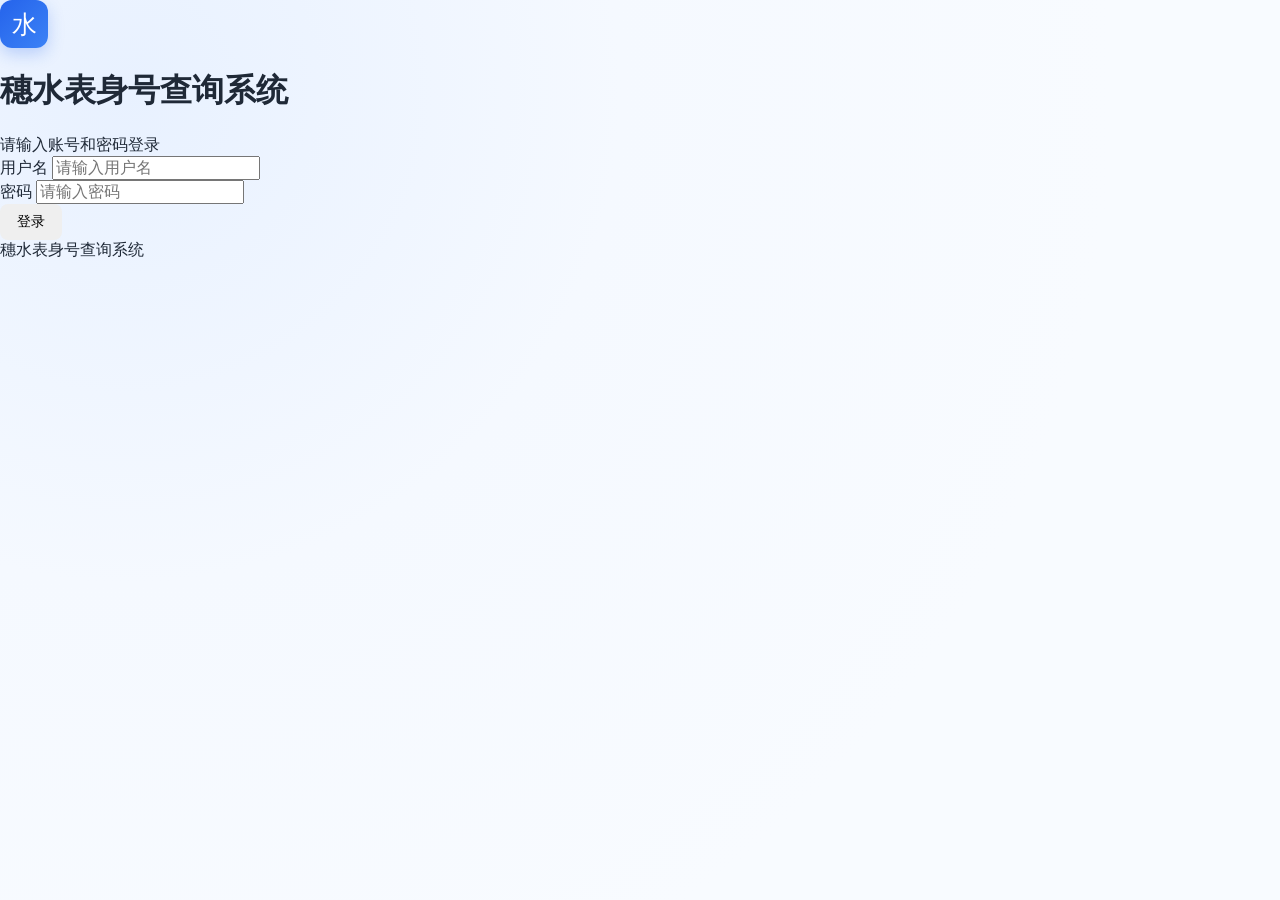
==== commit e053d7d4: "Update index.html" ====
--- a/index.html
+++ b/index.html
@@ -4,7 +4,7 @@
 <meta charset="utf-8">
 <meta name="viewport" content="width=device-width,initial-scale=1">
 <title>登录 - 穗水表身号查询系统</title>
-<link rel="stylesheet" href="style.css">
+<link rel="stylesheet" href="./style.css">
 </head>
 <body class="login-page">
 <div class="login-box">
--- a/style.css
+++ b/style.css
@@ -1,59 +1,1348 @@
-*{box-sizing:border-box}
-html,body{margin:0;min-height:100%;font-family:"Microsoft YaHei","PingFang SC",Arial,sans-serif;color:#1f2937}
-body{background:linear-gradient(135deg,#eef5ff 0%,#f8fbff 100%)}
-button,input,textarea{font:inherit}
-button{cursor:pointer}
-
-.login-page{min-height:100vh;display:grid;place-items:center;padding:20px}
-.login-box{width:min(400px,92vw);background:#fff;border-radius:22px;padding:34px 32px;box-shadow:0 15px 45px #00000012}
-.logo{width:58px;height:58px;border-radius:16px;background:linear-gradient(135deg,#2563eb,#60a5fa);color:#fff;display:grid;place-items:center;font-size:27px;margin:0 auto 16px;box-shadow:0 8px 20px #2563eb35}
-.login-box h1{text-align:center;font-size:25px;margin:0 0 8px}
-.login-sub{text-align:center;color:#7b8794;font-size:13px;margin-bottom:25px}
-.field{margin-bottom:14px}
-.field label{display:block;font-size:14px;font-weight:600;margin-bottom:7px}
-.field input{width:100%;height:46px;border:1px solid #d8dee8;border-radius:10px;padding:0 13px;outline:0;transition:.2s;background:#fff}
-.field input:focus{border-color:#2563eb;box-shadow:0 0 0 3px #2563eb14}
-.login-btn{width:100%;height:46px;border:0;border-radius:10px;background:#2563eb;color:#fff;font-weight:600;margin-top:6px;transition:.2s}
-.login-btn:hover{background:#1d4ed8}
-.login-btn:disabled{opacity:.65;cursor:not-allowed}
-.login-error{min-height:22px;color:#dc2626;text-align:center;font-size:13px;margin-top:12px}
-.login-footer{text-align:center;color:#9ca3af;font-size:12px;margin-top:18px}
-
-.wrap{max-width:1200px;width:94%;margin:28px auto}
-.card,.stat{background:#fff;border-radius:18px;padding:22px;box-shadow:0 8px 30px #0000000d;margin-bottom:18px}
-.header{display:flex;justify-content:space-between;align-items:center;gap:15px}
-.header h1{margin:0;font-size:27px}
-.sub{color:#777;font-size:13px;margin-top:6px}
-.logout{border:1px solid #d8dee8;background:#fff;color:#4b5563;padding:8px 14px;border-radius:9px}
-.logout:hover{background:#f5f7fa}
-.card h3{margin:0 0 15px}
-textarea{width:100%;height:175px;padding:15px;border:1px solid #d8dee8;border-radius:12px;font-size:15px;resize:vertical;outline:0}
-textarea:focus{border-color:#2563eb;box-shadow:0 0 0 3px #2563eb14}
-.tip{font-size:13px;color:#777;margin-top:8px;line-height:1.7}
-.opts{display:flex;gap:22px;margin-top:14px;align-items:center;flex-wrap:wrap;font-size:14px}
-.limit{width:78px;padding:6px;border:1px solid #ddd;border-radius:7px}
-.actions{display:flex;flex-wrap:wrap;align-items:center;gap:8px;margin-top:4px}
-.actions button{padding:10px 18px;border:0;border-radius:9px;margin:8px 0 0}
-.p{background:#2563eb;color:#fff}.p:hover{background:#1d4ed8}
-.s{background:#16a34a;color:#fff}.s:hover{background:#15803d}
-.secondary{background:#f3f4f6;color:#374151}.secondary:hover{background:#e5e7eb}
-.actions button:disabled{opacity:.6;cursor:not-allowed}
-.status{color:#777;font-size:13px;margin-left:4px}
-.stats{display:grid;grid-template-columns:repeat(3,1fr);gap:15px}
-.stat{margin:0}.stat-title{color:#6b7280;font-size:14px}.num{font-size:28px;font-weight:bold;margin-top:5px}
-.result-card{margin-top:38px}
-.scroll{overflow:auto}table{width:100%;border-collapse:collapse}
-th,td{padding:11px;border-bottom:1px solid #eee;text-align:left;white-space:nowrap;font-size:14px}
-th{background:#f5f7fa;position:sticky;top:0}
-.ok{color:#16a34a;font-weight:bold}.no{color:#d33;font-weight:bold}
-.empty{text-align:center;color:#999;padding:45px 20px}
-
-@media(max-width:700px){
-  .wrap{width:94%;margin:15px auto}
-  .card{padding:17px}
-  .header{align-items:flex-start}
-  .header h1{font-size:22px}
-  .stats{grid-template-columns:1fr}
-  .actions button{flex:1;min-width:90px}
-  .status{width:100%;margin-top:4px}
-}
+/* =========================================================
+   基础
+========================================================= */
+
+* {
+    box-sizing: border-box;
+}
+
+html {
+    min-height: 100%;
+}
+
+body {
+    margin: 0;
+    min-height: 100vh;
+
+    background:
+        radial-gradient(
+            circle at 10% 10%,
+            #e8f1ff 0,
+            #f5f9ff 35%,
+            #f8fbff 70%
+        );
+
+    font-family:
+        "Microsoft YaHei",
+        "Segoe UI",
+        Arial,
+        sans-serif;
+
+    color: #1f2937;
+}
+
+button,
+input,
+textarea {
+    font: inherit;
+}
+
+button {
+    cursor: pointer;
+}
+
+
+/* =========================================================
+   主容器
+========================================================= */
+
+.wrap {
+
+    width: 94%;
+
+    max-width: 1400px;
+
+    margin:
+        28px auto
+        45px;
+
+}
+
+
+/* =========================================================
+   卡片
+========================================================= */
+
+.card {
+
+    background:
+        rgba(
+            255,
+            255,
+            255,
+            .96
+        );
+
+    border:
+        1px solid #e7edf5;
+
+    border-radius:
+        16px;
+
+    box-shadow:
+        0 8px 28px
+        rgba(
+            31,
+            41,
+            55,
+            .07
+        );
+
+    margin-bottom:
+        18px;
+
+}
+
+
+/* =========================================================
+   顶部
+========================================================= */
+
+.header {
+
+    padding:
+        22px 26px;
+
+    display:
+        flex;
+
+    align-items:
+        center;
+
+    justify-content:
+        space-between;
+
+    gap:
+        20px;
+
+}
+
+
+.logo-area {
+
+    display:
+        flex;
+
+    align-items:
+        center;
+
+    gap:
+        15px;
+
+}
+
+
+.logo {
+
+    width:
+        48px;
+
+    height:
+        48px;
+
+    border-radius:
+        12px;
+
+    display:
+        flex;
+
+    align-items:
+        center;
+
+    justify-content:
+        center;
+
+    background:
+        linear-gradient(
+            135deg,
+            #2563eb,
+            #3b82f6
+        );
+
+    color:
+        #fff;
+
+    font-size:
+        25px;
+
+    box-shadow:
+        0 6px 16px
+        rgba(
+            37,
+            99,
+            235,
+            .25
+        );
+
+}
+
+
+.title h1 {
+
+    margin:
+        0;
+
+    font-size:
+        24px;
+
+    font-weight:
+        700;
+
+    color:
+        #111827;
+
+}
+
+
+.title .sub {
+
+    margin-top:
+        5px;
+
+    font-size:
+        13px;
+
+    color:
+        #7b8794;
+
+}
+
+
+/* =========================================================
+   API 状态
+========================================================= */
+
+.server-status {
+
+    display:
+        flex;
+
+    align-items:
+        center;
+
+    gap:
+        8px;
+
+    padding:
+        8px 13px;
+
+    border-radius:
+        20px;
+
+    background:
+        #f0fdf4;
+
+    color:
+        #15803d;
+
+    font-size:
+        13px;
+
+    white-space:
+        nowrap;
+
+}
+
+
+.server-dot {
+
+    width:
+        8px;
+
+    height:
+        8px;
+
+    background:
+        #22c55e;
+
+    border-radius:
+        50%;
+
+}
+
+
+/* =========================================================
+   查询区域
+========================================================= */
+
+.search-card {
+
+    padding:
+        24px 26px
+        22px;
+
+}
+
+
+.section-title {
+
+    display:
+        flex;
+
+    align-items:
+        center;
+
+    justify-content:
+        space-between;
+
+    margin-bottom:
+        14px;
+
+}
+
+
+.section-title h3 {
+
+    margin:
+        0;
+
+    font-size:
+        17px;
+
+    color:
+        #111827;
+
+}
+
+
+.section-title span {
+
+    font-size:
+        12px;
+
+    color:
+        #9ca3af;
+
+}
+
+
+/* =========================================================
+   输入框
+========================================================= */
+
+textarea {
+
+    display:
+        block;
+
+    width:
+        100%;
+
+    height:
+        190px;
+
+    padding:
+        16px 17px;
+
+    border:
+        1px solid #d9e1eb;
+
+    border-radius:
+        11px;
+
+    background:
+        #fbfdff;
+
+    color:
+        #1f2937;
+
+    font-family:
+        inherit;
+
+    font-size:
+        15px;
+
+    line-height:
+        1.65;
+
+    outline:
+        none;
+
+    resize:
+        vertical;
+
+    transition:
+        .2s;
+
+}
+
+
+textarea:focus {
+
+    border-color:
+        #60a5fa;
+
+    background:
+        #fff;
+
+    box-shadow:
+        0 0 0 3px
+        rgba(
+            59,
+            130,
+            246,
+            .10
+        );
+
+}
+
+
+textarea::placeholder {
+
+    color:
+        #a4adba;
+
+}
+
+
+/* =========================================================
+   提示
+========================================================= */
+
+.tip {
+
+    margin-top:
+        9px;
+
+    color:
+        #8a94a3;
+
+    font-size:
+        12px;
+
+    line-height:
+        1.6;
+
+}
+
+
+/* =========================================================
+   控制栏
+========================================================= */
+
+.toolbar {
+
+    margin-top:
+        16px;
+
+    padding:
+        13px 14px;
+
+    border:
+        1px solid #e7ecf3;
+
+    border-radius:
+        11px;
+
+    background:
+        #f8fafc;
+
+    display:
+        flex;
+
+    align-items:
+        center;
+
+    justify-content:
+        space-between;
+
+    gap:
+        20px;
+
+    flex-wrap:
+        wrap;
+
+}
+
+
+/* =========================================================
+   左侧选项
+========================================================= */
+
+.options {
+
+    display:
+        flex;
+
+    align-items:
+        center;
+
+    gap:
+        22px;
+
+    flex-wrap:
+        wrap;
+
+}
+
+
+.checkbox {
+
+    display:
+        flex;
+
+    align-items:
+        center;
+
+    gap:
+        7px;
+
+    cursor:
+        pointer;
+
+    font-size:
+        14px;
+
+    color:
+        #374151;
+
+}
+
+
+.checkbox input {
+
+    width:
+        16px;
+
+    height:
+        16px;
+
+    margin:
+        0;
+
+    cursor:
+        pointer;
+
+}
+
+
+/* =========================================================
+   返回数量
+========================================================= */
+
+.limit-box {
+
+    display:
+        flex;
+
+    align-items:
+        center;
+
+    gap:
+        7px;
+
+    font-size:
+        14px;
+
+    color:
+        #4b5563;
+
+}
+
+
+.limit {
+
+    width:
+        72px;
+
+    height:
+        32px;
+
+    padding:
+        4px 8px;
+
+    border:
+        1px solid #d6dee8;
+
+    border-radius:
+        7px;
+
+    background:
+        #fff;
+
+    text-align:
+        center;
+
+    outline:
+        none;
+
+}
+
+
+.limit:focus {
+
+    border-color:
+        #60a5fa;
+
+}
+
+
+/* =========================================================
+   按钮区域
+========================================================= */
+
+.buttons {
+
+    display:
+        flex;
+
+    align-items:
+        center;
+
+    justify-content:
+        flex-end;
+
+    gap:
+        8px;
+
+    flex-wrap:
+        wrap;
+
+}
+
+
+button {
+
+    height:
+        36px;
+
+    padding:
+        0 17px;
+
+    border:
+        0;
+
+    border-radius:
+        8px;
+
+    font-family:
+        inherit;
+
+    font-size:
+        14px;
+
+    cursor:
+        pointer;
+
+    transition:
+        .18s;
+
+}
+
+
+button:hover {
+
+    transform:
+        translateY(-1px);
+
+}
+
+
+button:active {
+
+    transform:
+        translateY(0);
+
+}
+
+
+button:disabled {
+
+    opacity:
+        .6;
+
+    cursor:
+        not-allowed;
+
+    transform:
+        none;
+
+}
+
+
+/* =========================================================
+   蓝色按钮
+========================================================= */
+
+.btn-primary {
+
+    background:
+        #2563eb;
+
+    color:
+        #fff;
+
+    box-shadow:
+        0 3px 8px
+        rgba(
+            37,
+            99,
+            235,
+            .18
+        );
+
+}
+
+
+.btn-primary:hover {
+
+    background:
+        #1d4ed8;
+
+}
+
+
+/* =========================================================
+   普通按钮
+========================================================= */
+
+.btn-normal {
+
+    background:
+        #fff;
+
+    border:
+        1px solid #d8e0ea;
+
+    color:
+        #374151;
+
+}
+
+
+.btn-normal:hover {
+
+    background:
+        #f8fafc;
+
+}
+
+
+/* =========================================================
+   绿色按钮
+========================================================= */
+
+.btn-green {
+
+    background:
+        #16a34a;
+
+    color:
+        #fff;
+
+}
+
+
+.btn-green:hover {
+
+    background:
+        #15803d;
+
+}
+
+
+/* =========================================================
+   状态
+========================================================= */
+
+.status-bar {
+
+    min-height:
+        24px;
+
+    margin-top:
+        12px;
+
+    display:
+        flex;
+
+    align-items:
+        center;
+
+    gap:
+        8px;
+
+    font-size:
+        13px;
+
+    color:
+        #6b7280;
+
+}
+
+
+.status-icon {
+
+    width:
+        7px;
+
+    height:
+        7px;
+
+    border-radius:
+        50%;
+
+    background:
+        #22c55e;
+
+    flex-shrink:
+        0;
+
+}
+
+
+/* =========================================================
+   统计
+========================================================= */
+
+.stats {
+
+    display:
+        grid;
+
+    grid-template-columns:
+        repeat(
+            3,
+            1fr
+        );
+
+    gap:
+        16px;
+
+    margin-bottom:
+        18px;
+
+}
+
+
+.stat {
+
+    padding:
+        19px 22px;
+
+    background:
+        #fff;
+
+    border:
+        1px solid #e7edf5;
+
+    border-radius:
+        15px;
+
+    box-shadow:
+        0 6px 22px
+        rgba(
+            31,
+            41,
+            55,
+            .055
+        );
+
+}
+
+
+.stat-label {
+
+    font-size:
+        13px;
+
+    color:
+        #7b8794;
+
+}
+
+
+.num {
+
+    margin-top:
+        5px;
+
+    font-size:
+        28px;
+
+    line-height:
+        1.2;
+
+    font-weight:
+        700;
+
+    color:
+        #111827;
+
+}
+
+
+/* =========================================================
+   查询结果
+========================================================= */
+
+.result-card {
+
+    overflow:
+        hidden;
+
+    margin-top:
+        20px;
+
+}
+
+
+.result-head {
+
+    padding:
+        19px 24px;
+
+    display:
+        flex;
+
+    align-items:
+        center;
+
+    justify-content:
+        space-between;
+
+    border-bottom:
+        1px solid #edf1f5;
+
+}
+
+
+.result-head h3 {
+
+    margin:
+        0;
+
+    font-size:
+        17px;
+
+}
+
+
+.result-info {
+
+    color:
+        #9ca3af;
+
+    font-size:
+        12px;
+
+}
+
+
+/* =========================================================
+   表格滚动
+========================================================= */
+
+.scroll {
+
+    width:
+        100%;
+
+    max-height:
+        560px;
+
+    overflow:
+        auto;
+
+}
+
+
+/* =========================================================
+   表格
+========================================================= */
+
+table {
+
+    width:
+        100%;
+
+    border-collapse:
+        collapse;
+
+    min-width:
+        850px;
+
+}
+
+
+th,
+td {
+
+    padding:
+        12px 15px;
+
+    border-bottom:
+        1px solid #edf1f5;
+
+    text-align:
+        left;
+
+    white-space:
+        nowrap;
+
+    font-size:
+        13px;
+
+}
+
+
+th {
+
+    position:
+        sticky;
+
+    top:
+        0;
+
+    z-index:
+        2;
+
+    background:
+        #f7f9fc;
+
+    color:
+        #4b5563;
+
+    font-weight:
+        600;
+
+}
+
+
+tbody tr:hover {
+
+    background:
+        #f8fbff;
+
+}
+
+
+td {
+
+    color:
+        #374151;
+
+}
+
+
+/* =========================================================
+   状态颜色
+========================================================= */
+
+.ok {
+
+    color:
+        #16a34a !important;
+
+    font-weight:
+        600;
+
+}
+
+
+.no {
+
+    color:
+        #dc2626 !important;
+
+    font-weight:
+        600;
+
+}
+
+
+/* =========================================================
+   空状态
+========================================================= */
+
+.empty {
+
+    height:
+        240px;
+
+    display:
+        flex;
+
+    align-items:
+        center;
+
+    justify-content:
+        center;
+
+    flex-direction:
+        column;
+
+    color:
+        #a0a8b4;
+
+    font-size:
+        14px;
+
+    gap:
+        9px;
+
+}
+
+
+.empty-icon {
+
+    font-size:
+        32px;
+
+    opacity:
+        .55;
+
+}
+
+
+/* =========================================================
+   滚动条
+========================================================= */
+
+::-webkit-scrollbar {
+
+    width:
+        8px;
+
+    height:
+        8px;
+
+}
+
+
+::-webkit-scrollbar-track {
+
+    background:
+        #f3f5f8;
+
+}
+
+
+::-webkit-scrollbar-thumb {
+
+    background:
+        #cbd5e1;
+
+    border-radius:
+        10px;
+
+}
+
+
+::-webkit-scrollbar-thumb:hover {
+
+    background:
+        #94a3b8;
+
+}
+
+
+/* =========================================================
+   手机端
+========================================================= */
+
+@media(max-width:800px) {
+
+
+    .wrap {
+
+        width:
+            96%;
+
+        margin-top:
+            15px;
+
+    }
+
+
+    .header {
+
+        padding:
+            18px;
+
+    }
+
+
+    .server-status {
+
+        display:
+            none;
+
+    }
+
+
+    .title h1 {
+
+        font-size:
+            20px;
+
+    }
+
+
+    .search-card {
+
+        padding:
+            18px;
+
+    }
+
+
+    textarea {
+
+        height:
+            170px;
+
+    }
+
+
+    /* 手机端控制栏上下排列 */
+
+    .toolbar {
+
+        align-items:
+            stretch;
+
+        flex-direction:
+            column;
+
+    }
+
+
+    .options {
+
+        width:
+            100%;
+
+    }
+
+
+    .buttons {
+
+        width:
+            100%;
+
+        justify-content:
+            stretch;
+
+    }
+
+
+    .buttons button {
+
+        flex:
+            1;
+
+        min-width:
+            90px;
+
+    }
+
+
+    .stats {
+
+        grid-template-columns:
+            1fr;
+
+        gap:
+            10px;
+
+    }
+
+
+    .stat {
+
+        padding:
+            15px 18px;
+
+    }
+
+
+    .result-head {
+
+        padding:
+            16px 18px;
+
+    }
+
+}
+
+
+/* =========================================================
+   更小屏幕
+========================================================= */
+
+@media(max-width:500px) {
+
+
+    .logo {
+
+        width:
+            42px;
+
+        height:
+            42px;
+
+        font-size:
+            22px;
+
+    }
+
+
+    .logo-area {
+
+        gap:
+            10px;
+
+    }
+
+
+    .title h1 {
+
+        font-size:
+            18px;
+
+    }
+
+
+    .title .sub {
+
+        font-size:
+            11px;
+
+    }
+
+
+    .options {
+
+        flex-direction:
+            column;
+
+        align-items:
+            flex-start;
+
+        gap:
+            12px;
+
+    }
+
+
+    .buttons {
+
+        display:
+            grid;
+
+        grid-template-columns:
+            1fr 1fr;
+
+    }
+
+
+    .buttons button {
+
+        width:
+            100%;
+
+    }
+
+
+}
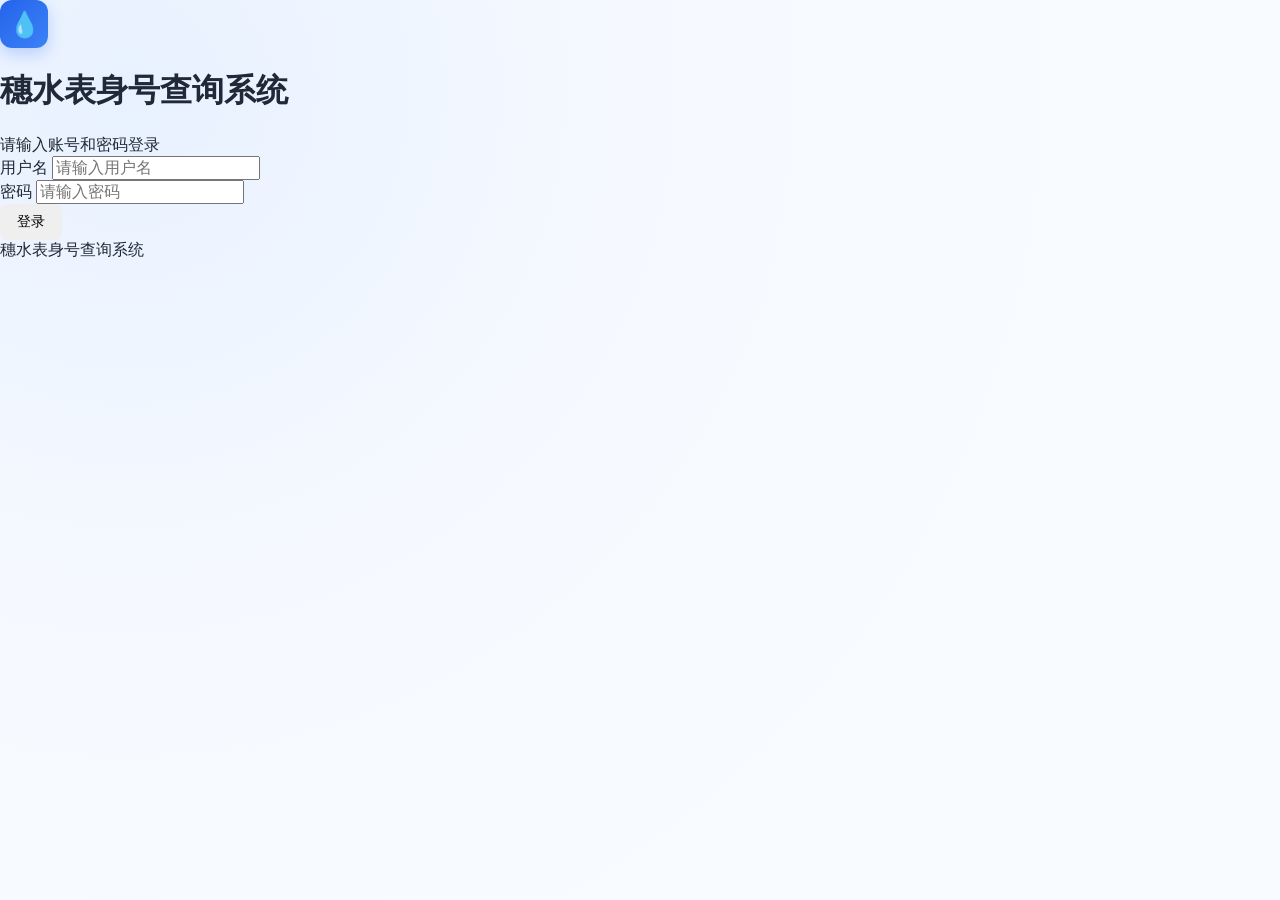
==== commit e5b9d024: "Update index.html" ====
--- a/index.html
+++ b/index.html
@@ -1,89 +1,286 @@
 <!doctype html>
 <html lang="zh-CN">
+
 <head>
-<meta charset="utf-8">
-<meta name="viewport" content="width=device-width,initial-scale=1">
-<title>登录 - 穗水表身号查询系统</title>
-<link rel="stylesheet" href="./style.css">
+    <meta charset="utf-8">
+    <meta name="viewport" content="width=device-width,initial-scale=1">
+
+    <title>登录 - 穗水表身号查询系统</title>
+
+    <link rel="stylesheet" href="./style.css">
 </head>
+
 <body class="login-page">
+
 <div class="login-box">
-  <div class="logo">水</div>
-  <h1>穗水表身号查询系统</h1>
-  <div class="login-sub">请输入账号和密码登录</div>
-
-  <form id="loginForm">
-    <div class="field">
-      <label for="username">用户名</label>
-      <input id="username" autocomplete="username" placeholder="请输入用户名" required>
+
+    <div class="logo">
+        💧
     </div>
 
-    <div class="field">
-      <label for="password">密码</label>
-      <input id="password" type="password" autocomplete="current-password" placeholder="请输入密码" required>
+    <h1>
+        穗水表身号查询系统
+    </h1>
+
+    <div class="login-sub">
+        请输入账号和密码登录
     </div>
 
-    <button class="login-btn" id="loginBtn" type="submit">登录</button>
-    <div class="login-error" id="error"></div>
-  </form>
-
-  <div class="login-footer">穗水表身号查询系统</div>
+
+    <form id="loginForm">
+
+        <div class="field">
+
+            <label for="username">
+                用户名
+            </label>
+
+            <input
+                id="username"
+                type="text"
+                autocomplete="username"
+                placeholder="请输入用户名"
+                required
+            >
+
+        </div>
+
+
+        <div class="field">
+
+            <label for="password">
+                密码
+            </label>
+
+            <input
+                id="password"
+                type="password"
+                autocomplete="current-password"
+                placeholder="请输入密码"
+                required
+            >
+
+        </div>
+
+
+        <button
+            class="login-btn"
+            id="loginBtn"
+            type="submit"
+        >
+            登录
+        </button>
+
+
+        <div
+            class="login-error"
+            id="error"
+        ></div>
+
+    </form>
+
+
+    <div class="login-footer">
+        穗水表身号查询系统
+    </div>
+
 </div>
 
+
 <script>
-const API_BASE = "https://sg.oixvideos.top";
-
-if (sessionStorage.getItem("suiwater_token")) {
-  fetch(API_BASE + "/api/auth/check", {
-    headers: {
-      "Authorization": "Bearer " + sessionStorage.getItem("suiwater_token")
-    }
-  }).then(x => {
-    if (x.ok) location.replace("query.html");
-    else sessionStorage.removeItem("suiwater_token");
-  }).catch(() => {});
+
+/* =========================================================
+   API
+========================================================= */
+
+const API_BASE =
+    "https://sg.oixvideos.top";
+
+
+/* =========================================================
+   检查已有登录
+========================================================= */
+
+const oldToken =
+    sessionStorage.getItem("suiwater_token");
+
+
+if (oldToken) {
+
+    fetch(
+        API_BASE + "/api/auth/check",
+        {
+            method: "GET",
+            headers: {
+                "Authorization":
+                    "Bearer " + oldToken
+            }
+        }
+    )
+    .then(response => {
+
+        if (response.ok) {
+
+            location.replace("query.html");
+
+        } else {
+
+            sessionStorage.removeItem(
+                "suiwater_token"
+            );
+
+        }
+
+    })
+    .catch(() => {
+
+        sessionStorage.removeItem(
+            "suiwater_token"
+        );
+
+    });
+
 }
 
-document.getElementById("loginForm").addEventListener("submit", async function(e) {
-  e.preventDefault();
-
-  const username = document.getElementById("username").value.trim();
-  const password = document.getElementById("password").value;
-  const error = document.getElementById("error");
-  const btn = document.getElementById("loginBtn");
-
-  error.textContent = "";
-  btn.disabled = true;
-  btn.textContent = "⏳ 登录中...";
-
-  try {
-    const response = await fetch(API_BASE + "/api/login", {
-      method: "POST",
-      headers: {
-        "Content-Type": "application/json"
-      },
-      body: JSON.stringify({
-        username: username,
-        password: password
-      })
-    });
-
-    const data = await response.json();
-
-    if (!response.ok || !data.success) {
-      throw new Error(data.message || "登录失败");
-    }
-
-    sessionStorage.setItem("suiwater_token", data.token);
-    location.replace("query.html");
-
-  } catch (e) {
-    error.textContent = e.message || "登录失败";
-  } finally {
-    btn.disabled = false;
-    btn.textContent = "登录";
-  }
-});
+
+/* =========================================================
+   登录
+========================================================= */
+
+document
+    .getElementById("loginForm")
+    .addEventListener(
+        "submit",
+        async function (event) {
+
+            event.preventDefault();
+
+
+            const username =
+                document
+                    .getElementById("username")
+                    .value
+                    .trim();
+
+
+            const password =
+                document
+                    .getElementById("password")
+                    .value;
+
+
+            const error =
+                document
+                    .getElementById("error");
+
+
+            const button =
+                document
+                    .getElementById("loginBtn");
+
+
+            error.textContent = "";
+
+
+            if (!username || !password) {
+
+                error.textContent =
+                    "请输入用户名和密码";
+
+                return;
+            }
+
+
+            button.disabled = true;
+
+            button.textContent =
+                "⏳ 登录中...";
+
+
+            try {
+
+                const response =
+                    await fetch(
+                        API_BASE + "/api/login",
+                        {
+                            method: "POST",
+
+                            headers: {
+                                "Content-Type":
+                                    "application/json"
+                            },
+
+                            body:
+                                JSON.stringify({
+                                    username:
+                                        username,
+                                    password:
+                                        password
+                                })
+                        }
+                    );
+
+
+                const data =
+                    await response.json()
+                        .catch(() => ({}));
+
+
+                if (
+                    !response.ok ||
+                    !data.success
+                ) {
+
+                    throw new Error(
+                        data.message ||
+                        "登录失败"
+                    );
+
+                }
+
+
+                if (!data.token) {
+
+                    throw new Error(
+                        "服务器没有返回登录 Token"
+                    );
+
+                }
+
+
+                sessionStorage.setItem(
+                    "suiwater_token",
+                    data.token
+                );
+
+
+                location.replace(
+                    "query.html"
+                );
+
+
+            } catch (e) {
+
+                console.error(e);
+
+                error.textContent =
+                    e.message ||
+                    "登录失败";
+
+
+            } finally {
+
+                button.disabled = false;
+
+                button.textContent =
+                    "登录";
+
+            }
+
+        }
+    );
+
 </script>
+
 </body>
 </html>
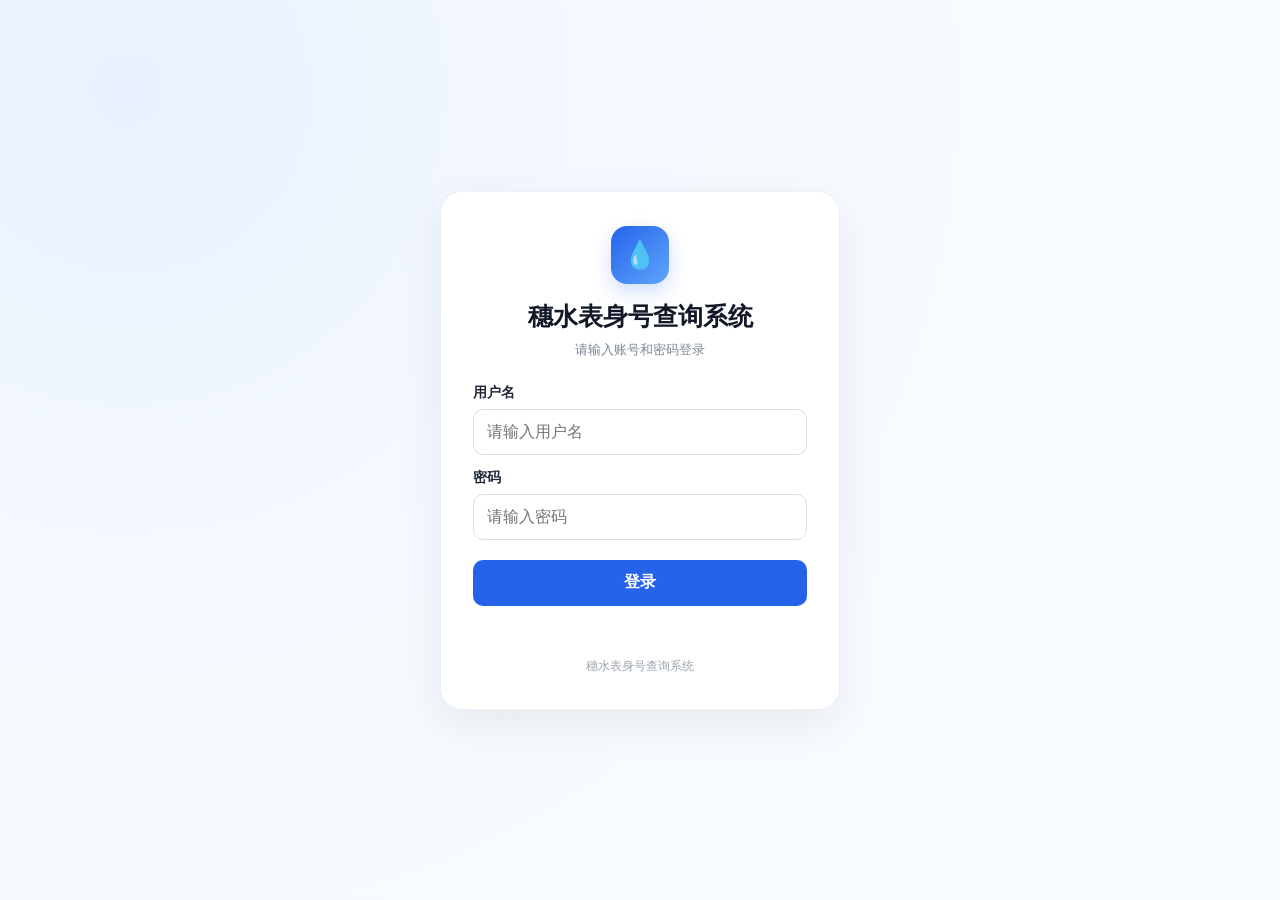
==== commit a8107a72: "Update index.html" ====
--- a/index.html
+++ b/index.html
@@ -90,15 +90,14 @@
 <script>
 
 /* =========================================================
-   API
+   API 地址
 ========================================================= */
 
-const API_BASE =
-    "https://sg.oixvideos.top";
+const API_BASE = "https://sg.oixvideos.top";
 
 
 /* =========================================================
-   检查已有登录
+   已登录检查
 ========================================================= */
 
 const oldToken =
@@ -111,6 +110,7 @@
         API_BASE + "/api/auth/check",
         {
             method: "GET",
+
             headers: {
                 "Authorization":
                     "Bearer " + oldToken
@@ -134,9 +134,10 @@
     })
     .catch(() => {
 
-        sessionStorage.removeItem(
-            "suiwater_token"
-        );
+        /*
+         * API 暂时无法连接时，
+         * 不影响登录页面显示。
+         */
 
     });
 
@@ -148,137 +149,161 @@
 ========================================================= */
 
 document
-    .getElementById("loginForm")
-    .addEventListener(
-        "submit",
-        async function (event) {
-
-            event.preventDefault();
-
-
-            const username =
-                document
-                    .getElementById("username")
-                    .value
-                    .trim();
-
-
-            const password =
-                document
-                    .getElementById("password")
-                    .value;
-
-
-            const error =
-                document
-                    .getElementById("error");
-
-
-            const button =
-                document
-                    .getElementById("loginBtn");
-
-
-            error.textContent = "";
-
-
-            if (!username || !password) {
-
-                error.textContent =
-                    "请输入用户名和密码";
-
-                return;
+.getElementById("loginForm")
+.addEventListener(
+    "submit",
+    async function(e) {
+
+        e.preventDefault();
+
+
+        const username =
+            document
+            .getElementById("username")
+            .value
+            .trim();
+
+
+        const password =
+            document
+            .getElementById("password")
+            .value;
+
+
+        const error =
+            document
+            .getElementById("error");
+
+
+        const btn =
+            document
+            .getElementById("loginBtn");
+
+
+        error.textContent = "";
+
+
+        if (!username || !password) {
+
+            error.textContent =
+                "请输入用户名和密码";
+
+            return;
+        }
+
+
+        btn.disabled = true;
+
+        btn.textContent =
+            "⏳ 登录中...";
+
+
+        try {
+
+            const response =
+                await fetch(
+                    API_BASE + "/api/login",
+                    {
+                        method: "POST",
+
+                        headers: {
+                            "Content-Type":
+                                "application/json"
+                        },
+
+                        body:
+                            JSON.stringify({
+                                username:
+                                    username,
+
+                                password:
+                                    password
+                            })
+                    }
+                );
+
+
+            let data = {};
+
+            try {
+
+                data =
+                    await response.json();
+
+            } catch {
+
+                throw new Error(
+                    "服务器返回数据异常"
+                );
+
             }
 
 
-            button.disabled = true;
-
-            button.textContent =
-                "⏳ 登录中...";
-
-
-            try {
-
-                const response =
-                    await fetch(
-                        API_BASE + "/api/login",
-                        {
-                            method: "POST",
-
-                            headers: {
-                                "Content-Type":
-                                    "application/json"
-                            },
-
-                            body:
-                                JSON.stringify({
-                                    username:
-                                        username,
-                                    password:
-                                        password
-                                })
-                        }
-                    );
-
-
-                const data =
-                    await response.json()
-                        .catch(() => ({}));
-
-
-                if (
-                    !response.ok ||
-                    !data.success
-                ) {
-
-                    throw new Error(
-                        data.message ||
-                        "登录失败"
-                    );
-
-                }
-
-
-                if (!data.token) {
-
-                    throw new Error(
-                        "服务器没有返回登录 Token"
-                    );
-
-                }
-
-
-                sessionStorage.setItem(
-                    "suiwater_token",
-                    data.token
+            if (
+                !response.ok ||
+                !data.success
+            ) {
+
+                throw new Error(
+                    data.message ||
+                    "用户名或密码错误"
                 );
 
-
-                location.replace(
-                    "query.html"
+            }
+
+
+            if (!data.token) {
+
+                throw new Error(
+                    "登录成功，但服务器没有返回 Token"
                 );
 
-
-            } catch (e) {
-
-                console.error(e);
-
-                error.textContent =
-                    e.message ||
-                    "登录失败";
-
-
-            } finally {
-
-                button.disabled = false;
-
-                button.textContent =
-                    "登录";
-
             }
 
+
+            /*
+             * 保存登录 Token
+             */
+
+            sessionStorage.setItem(
+                "suiwater_token",
+                data.token
+            );
+
+
+            /*
+             * 跳转查询页面
+             */
+
+            location.replace(
+                "query.html"
+            );
+
+
+        } catch (e) {
+
+            console.error(
+                "登录错误：",
+                e
+            );
+
+
+            error.textContent =
+                e.message ||
+                "登录失败，请检查 API 服务";
+
+
+        } finally {
+
+            btn.disabled = false;
+
+            btn.textContent =
+                "登录";
+
         }
-    );
+
+    }
+);
 
 </script>
 
--- a/style.css
+++ b/style.css
@@ -1,19 +1,21 @@
-/* =========================================================
-   基础
-========================================================= */
-
-* {
-    box-sizing: border-box;
-}
-
-html {
-    min-height: 100%;
-}
-
-body {
-    margin: 0;
-    min-height: 100vh;
-
+*{
+    box-sizing:border-box;
+}
+
+html,
+body{
+    margin:0;
+    min-height:100%;
+    font-family:
+        "Microsoft YaHei",
+        "Segoe UI",
+        "PingFang SC",
+        Arial,
+        sans-serif;
+    color:#1f2937;
+}
+
+body{
     background:
         radial-gradient(
             circle at 10% 10%,
@@ -21,24 +23,201 @@
             #f5f9ff 35%,
             #f8fbff 70%
         );
-
-    font-family:
-        "Microsoft YaHei",
-        "Segoe UI",
-        Arial,
-        sans-serif;
-
-    color: #1f2937;
 }
 
 button,
 input,
-textarea {
-    font: inherit;
-}
-
-button {
-    cursor: pointer;
+textarea,
+select{
+    font:inherit;
+}
+
+button{
+    cursor:pointer;
+}
+
+
+/* =========================================================
+   登录页面
+========================================================= */
+
+.login-page{
+    min-height:100vh;
+
+    display:grid;
+
+    place-items:center;
+
+    padding:20px;
+}
+
+
+.login-box{
+    width:min(400px,92vw);
+
+    background:#fff;
+
+    border:1px solid #edf2f7;
+
+    border-radius:22px;
+
+    padding:34px 32px;
+
+    box-shadow:
+        0 15px 45px rgba(0,0,0,.07);
+}
+
+
+.login-box .logo{
+    width:58px;
+    height:58px;
+
+    border-radius:16px;
+
+    display:grid;
+    place-items:center;
+
+    margin:0 auto 16px;
+
+    background:
+        linear-gradient(
+            135deg,
+            #2563eb,
+            #60a5fa
+        );
+
+    color:#fff;
+
+    font-size:27px;
+
+    box-shadow:
+        0 8px 20px
+        rgba(37,99,235,.21);
+}
+
+
+.login-box h1{
+    margin:0 0 8px;
+
+    text-align:center;
+
+    font-size:25px;
+
+    font-weight:700;
+
+    color:#111827;
+}
+
+
+.login-sub{
+    text-align:center;
+
+    color:#7b8794;
+
+    font-size:13px;
+
+    margin-bottom:25px;
+}
+
+
+.field{
+    margin-bottom:14px;
+}
+
+
+.field label{
+    display:block;
+
+    font-size:14px;
+
+    font-weight:600;
+
+    margin-bottom:7px;
+}
+
+
+.field input{
+    width:100%;
+
+    height:46px;
+
+    padding:0 13px;
+
+    border:1px solid #d8dee8;
+
+    border-radius:10px;
+
+    background:#fff;
+
+    outline:0;
+
+    transition:.2s;
+}
+
+
+.field input:focus{
+    border-color:#2563eb;
+
+    box-shadow:
+        0 0 0 3px
+        rgba(37,99,235,.08);
+}
+
+
+.login-btn{
+    width:100%;
+
+    height:46px;
+
+    margin-top:6px;
+
+    border:0;
+
+    border-radius:10px;
+
+    background:#2563eb;
+
+    color:#fff;
+
+    font-weight:600;
+
+    transition:.2s;
+}
+
+
+.login-btn:hover{
+    background:#1d4ed8;
+}
+
+
+.login-btn:disabled{
+    opacity:.65;
+
+    cursor:not-allowed;
+}
+
+
+.login-error{
+    min-height:22px;
+
+    margin-top:12px;
+
+    color:#dc2626;
+
+    text-align:center;
+
+    font-size:13px;
+}
+
+
+.login-footer{
+    margin-top:18px;
+
+    color:#9ca3af;
+
+    text-align:center;
+
+    font-size:12px;
 }
 
 
@@ -46,16 +225,12 @@
    主容器
 ========================================================= */
 
-.wrap {
-
-    width: 94%;
-
-    max-width: 1400px;
-
-    margin:
-        28px auto
-        45px;
-
+.wrap{
+    width:94%;
+
+    max-width:1400px;
+
+    margin:28px auto 45px;
 }
 
 
@@ -63,34 +238,19 @@
    卡片
 ========================================================= */
 
-.card {
-
+.card{
     background:
-        rgba(
-            255,
-            255,
-            255,
-            .96
-        );
-
-    border:
-        1px solid #e7edf5;
-
-    border-radius:
-        16px;
+        rgba(255,255,255,.96);
+
+    border:1px solid #e7edf5;
+
+    border-radius:16px;
 
     box-shadow:
         0 8px 28px
-        rgba(
-            31,
-            41,
-            55,
-            .07
-        );
-
-    margin-bottom:
-        18px;
-
+        rgba(31,41,55,.07);
+
+    margin-bottom:18px;
 }
 
 
@@ -98,59 +258,39 @@
    顶部
 ========================================================= */
 
-.header {
-
-    padding:
-        22px 26px;
-
-    display:
-        flex;
-
-    align-items:
-        center;
-
-    justify-content:
-        space-between;
-
-    gap:
-        20px;
-
-}
-
-
-.logo-area {
-
-    display:
-        flex;
-
-    align-items:
-        center;
-
-    gap:
-        15px;
-
-}
-
-
-.logo {
-
-    width:
-        48px;
-
-    height:
-        48px;
-
-    border-radius:
-        12px;
-
-    display:
-        flex;
-
-    align-items:
-        center;
-
-    justify-content:
-        center;
+.header{
+    padding:22px 26px;
+
+    display:flex;
+
+    align-items:center;
+
+    justify-content:space-between;
+
+    gap:20px;
+}
+
+
+.logo-area{
+    display:flex;
+
+    align-items:center;
+
+    gap:15px;
+}
+
+
+.header .logo{
+    width:48px;
+    height:48px;
+
+    border-radius:12px;
+
+    display:flex;
+
+    align-items:center;
+
+    justify-content:center;
 
     background:
         linear-gradient(
@@ -159,105 +299,101 @@
             #3b82f6
         );
 
-    color:
-        #fff;
-
-    font-size:
-        25px;
+    color:#fff;
+
+    font-size:25px;
 
     box-shadow:
         0 6px 16px
-        rgba(
-            37,
-            99,
-            235,
-            .25
-        );
-
-}
-
-
-.title h1 {
-
-    margin:
-        0;
-
-    font-size:
-        24px;
-
-    font-weight:
-        700;
-
-    color:
-        #111827;
-
-}
-
-
-.title .sub {
-
-    margin-top:
-        5px;
-
-    font-size:
-        13px;
-
-    color:
-        #7b8794;
-
-}
-
-
-/* =========================================================
-   API 状态
-========================================================= */
-
-.server-status {
-
-    display:
-        flex;
-
-    align-items:
-        center;
-
-    gap:
-        8px;
-
-    padding:
-        8px 13px;
-
-    border-radius:
-        20px;
-
-    background:
-        #f0fdf4;
-
-    color:
-        #15803d;
-
-    font-size:
-        13px;
-
-    white-space:
-        nowrap;
-
-}
-
-
-.server-dot {
-
-    width:
-        8px;
-
-    height:
-        8px;
-
-    background:
-        #22c55e;
-
-    border-radius:
-        50%;
-
+        rgba(37,99,235,.25);
+}
+
+
+.title h1{
+    margin:0;
+
+    font-size:24px;
+
+    font-weight:700;
+
+    color:#111827;
+}
+
+
+.title .sub{
+    margin-top:5px;
+
+    font-size:13px;
+
+    color:#7b8794;
+}
+
+
+.header-right{
+    display:flex;
+
+    align-items:center;
+
+    gap:10px;
+}
+
+
+.server-status{
+    display:flex;
+
+    align-items:center;
+
+    gap:8px;
+
+    padding:8px 13px;
+
+    border-radius:20px;
+
+    background:#f0fdf4;
+
+    color:#15803d;
+
+    font-size:13px;
+
+    white-space:nowrap;
+}
+
+
+.server-dot{
+    width:8px;
+    height:8px;
+
+    background:#22c55e;
+
+    border-radius:50%;
+
+    flex:none;
+}
+
+
+.logout{
+    height:36px;
+
+    padding:0 14px;
+
+    border:1px solid #d8e0ea;
+
+    border-radius:8px;
+
+    background:#fff;
+
+    color:#374151;
+
+    font-size:13px;
+
+    transition:.18s;
+}
+
+
+.logout:hover{
+    background:#f8fafc;
+
+    transform:translateY(-1px);
 }
 
 
@@ -265,54 +401,35 @@
    查询区域
 ========================================================= */
 
-.search-card {
-
-    padding:
-        24px 26px
-        22px;
-
-}
-
-
-.section-title {
-
-    display:
-        flex;
-
-    align-items:
-        center;
-
-    justify-content:
-        space-between;
-
-    margin-bottom:
-        14px;
-
-}
-
-
-.section-title h3 {
-
-    margin:
-        0;
-
-    font-size:
-        17px;
-
-    color:
-        #111827;
-
-}
-
-
-.section-title span {
-
-    font-size:
-        12px;
-
-    color:
-        #9ca3af;
-
+.search-card{
+    padding:24px 26px 22px;
+}
+
+
+.section-title{
+    display:flex;
+
+    align-items:center;
+
+    justify-content:space-between;
+
+    margin-bottom:14px;
+}
+
+
+.section-title h3{
+    margin:0;
+
+    font-size:17px;
+
+    color:#111827;
+}
+
+
+.section-title span{
+    font-size:12px;
+
+    color:#9ca3af;
 }
 
 
@@ -320,78 +437,50 @@
    输入框
 ========================================================= */
 
-textarea {
-
-    display:
-        block;
-
-    width:
-        100%;
-
-    height:
-        190px;
-
-    padding:
-        16px 17px;
-
-    border:
-        1px solid #d9e1eb;
-
-    border-radius:
-        11px;
-
-    background:
-        #fbfdff;
-
-    color:
-        #1f2937;
-
-    font-family:
-        inherit;
-
-    font-size:
-        15px;
-
-    line-height:
-        1.65;
-
-    outline:
-        none;
-
-    resize:
-        vertical;
-
-    transition:
-        .2s;
-
-}
-
-
-textarea:focus {
-
-    border-color:
-        #60a5fa;
-
-    background:
-        #fff;
+textarea{
+    display:block;
+
+    width:100%;
+
+    height:190px;
+
+    padding:16px 17px;
+
+    border:1px solid #d9e1eb;
+
+    border-radius:11px;
+
+    background:#fbfdff;
+
+    color:#1f2937;
+
+    font-family:inherit;
+
+    font-size:15px;
+
+    line-height:1.65;
+
+    outline:none;
+
+    resize:vertical;
+
+    transition:.2s;
+}
+
+
+textarea:focus{
+    border-color:#60a5fa;
+
+    background:#fff;
 
     box-shadow:
         0 0 0 3px
-        rgba(
-            59,
-            130,
-            246,
-            .10
-        );
-
-}
-
-
-textarea::placeholder {
-
-    color:
-        #a4adba;
-
+        rgba(59,130,246,.10);
+}
+
+
+textarea::placeholder{
+    color:#a4adba;
 }
 
 
@@ -399,20 +488,14 @@
    提示
 ========================================================= */
 
-.tip {
-
-    margin-top:
-        9px;
-
-    color:
-        #8a94a3;
-
-    font-size:
-        12px;
-
-    line-height:
-        1.6;
-
+.tip{
+    margin-top:9px;
+
+    color:#8a94a3;
+
+    font-size:12px;
+
+    line-height:1.6;
 }
 
 
@@ -420,324 +503,191 @@
    控制栏
 ========================================================= */
 
-.toolbar {
-
-    margin-top:
-        16px;
-
-    padding:
-        13px 14px;
-
-    border:
-        1px solid #e7ecf3;
-
-    border-radius:
-        11px;
-
-    background:
-        #f8fafc;
-
-    display:
-        flex;
-
-    align-items:
-        center;
-
-    justify-content:
-        space-between;
-
-    gap:
-        20px;
-
-    flex-wrap:
-        wrap;
-
-}
-
-
-/* =========================================================
-   左侧选项
-========================================================= */
-
-.options {
-
-    display:
-        flex;
-
-    align-items:
-        center;
-
-    gap:
-        22px;
-
-    flex-wrap:
-        wrap;
-
-}
-
-
-.checkbox {
-
-    display:
-        flex;
-
-    align-items:
-        center;
-
-    gap:
-        7px;
-
-    cursor:
-        pointer;
-
-    font-size:
-        14px;
-
-    color:
-        #374151;
-
-}
-
-
-.checkbox input {
-
-    width:
-        16px;
-
-    height:
-        16px;
-
-    margin:
-        0;
-
-    cursor:
-        pointer;
-
-}
-
-
-/* =========================================================
-   返回数量
-========================================================= */
-
-.limit-box {
-
-    display:
-        flex;
-
-    align-items:
-        center;
-
-    gap:
-        7px;
-
-    font-size:
-        14px;
-
-    color:
-        #4b5563;
-
-}
-
-
-.limit {
-
-    width:
-        72px;
-
-    height:
-        32px;
-
-    padding:
-        4px 8px;
-
-    border:
-        1px solid #d6dee8;
-
-    border-radius:
-        7px;
-
-    background:
-        #fff;
-
-    text-align:
-        center;
-
-    outline:
-        none;
-
-}
-
-
-.limit:focus {
-
-    border-color:
-        #60a5fa;
-
-}
-
-
-/* =========================================================
-   按钮区域
-========================================================= */
-
-.buttons {
-
-    display:
-        flex;
-
-    align-items:
-        center;
-
-    justify-content:
-        flex-end;
-
-    gap:
-        8px;
-
-    flex-wrap:
-        wrap;
-
-}
-
-
-button {
-
-    height:
-        36px;
-
-    padding:
-        0 17px;
-
-    border:
-        0;
-
-    border-radius:
-        8px;
-
-    font-family:
-        inherit;
-
-    font-size:
-        14px;
-
-    cursor:
-        pointer;
-
-    transition:
-        .18s;
-
-}
-
-
-button:hover {
-
-    transform:
-        translateY(-1px);
-
-}
-
-
-button:active {
-
-    transform:
-        translateY(0);
-
-}
-
-
-button:disabled {
-
-    opacity:
-        .6;
-
-    cursor:
-        not-allowed;
-
-    transform:
-        none;
-
-}
-
-
-/* =========================================================
-   蓝色按钮
-========================================================= */
-
-.btn-primary {
-
-    background:
-        #2563eb;
-
-    color:
-        #fff;
+.toolbar{
+    margin-top:16px;
+
+    padding:13px 14px;
+
+    border:1px solid #e7ecf3;
+
+    border-radius:11px;
+
+    background:#f8fafc;
+
+    display:flex;
+
+    align-items:center;
+
+    justify-content:space-between;
+
+    gap:15px;
+
+    flex-wrap:wrap;
+}
+
+
+.options{
+    display:flex;
+
+    align-items:center;
+
+    gap:22px;
+
+    flex-wrap:wrap;
+}
+
+
+.checkbox{
+    display:flex;
+
+    align-items:center;
+
+    gap:7px;
+
+    cursor:pointer;
+
+    font-size:14px;
+
+    color:#374151;
+}
+
+
+.checkbox input{
+    width:16px;
+
+    height:16px;
+
+    cursor:pointer;
+}
+
+
+.limit-box{
+    display:flex;
+
+    align-items:center;
+
+    gap:7px;
+
+    font-size:14px;
+
+    color:#4b5563;
+}
+
+
+.limit{
+    width:72px;
+
+    height:32px;
+
+    padding:4px 8px;
+
+    border:1px solid #d6dee8;
+
+    border-radius:7px;
+
+    background:#fff;
+
+    text-align:center;
+
+    outline:none;
+}
+
+
+.limit:focus{
+    border-color:#60a5fa;
+}
+
+
+/* =========================================================
+   按钮
+========================================================= */
+
+.buttons{
+    display:flex;
+
+    gap:8px;
+
+    flex-wrap:wrap;
+}
+
+
+.buttons button{
+    height:36px;
+
+    padding:0 17px;
+
+    border:0;
+
+    border-radius:8px;
+
+    font-family:inherit;
+
+    font-size:14px;
+
+    cursor:pointer;
+
+    transition:.18s;
+}
+
+
+.buttons button:hover{
+    transform:translateY(-1px);
+}
+
+
+.buttons button:active{
+    transform:translateY(0);
+}
+
+
+.buttons button:disabled{
+    opacity:.6;
+
+    cursor:not-allowed;
+
+    transform:none;
+}
+
+
+.btn-primary{
+    background:#2563eb;
+
+    color:#fff;
 
     box-shadow:
         0 3px 8px
-        rgba(
-            37,
-            99,
-            235,
-            .18
-        );
-
-}
-
-
-.btn-primary:hover {
-
-    background:
-        #1d4ed8;
-
-}
-
-
-/* =========================================================
-   普通按钮
-========================================================= */
-
-.btn-normal {
-
-    background:
-        #fff;
-
-    border:
-        1px solid #d8e0ea;
-
-    color:
-        #374151;
-
-}
-
-
-.btn-normal:hover {
-
-    background:
-        #f8fafc;
-
-}
-
-
-/* =========================================================
-   绿色按钮
-========================================================= */
-
-.btn-green {
-
-    background:
-        #16a34a;
-
-    color:
-        #fff;
-
-}
-
-
-.btn-green:hover {
-
-    background:
-        #15803d;
-
+        rgba(37,99,235,.18);
+}
+
+
+.btn-primary:hover{
+    background:#1d4ed8;
+}
+
+
+.btn-normal{
+    background:#fff;
+
+    border:1px solid #d8e0ea !important;
+
+    color:#374151;
+}
+
+
+.btn-normal:hover{
+    background:#f8fafc;
+}
+
+
+.btn-green{
+    background:#16a34a;
+
+    color:#fff;
+}
+
+
+.btn-green:hover{
+    background:#15803d;
 }
 
 
@@ -745,49 +695,33 @@
    状态
 ========================================================= */
 
-.status-bar {
-
-    min-height:
-        24px;
-
-    margin-top:
-        12px;
-
-    display:
-        flex;
-
-    align-items:
-        center;
-
-    gap:
-        8px;
-
-    font-size:
-        13px;
-
-    color:
-        #6b7280;
-
-}
-
-
-.status-icon {
-
-    width:
-        7px;
-
-    height:
-        7px;
-
-    border-radius:
-        50%;
-
-    background:
-        #22c55e;
-
-    flex-shrink:
-        0;
-
+.status-bar{
+    min-height:24px;
+
+    margin-top:12px;
+
+    display:flex;
+
+    align-items:center;
+
+    gap:8px;
+
+    font-size:13px;
+
+    color:#6b7280;
+}
+
+
+.status-icon{
+    width:7px;
+
+    height:7px;
+
+    border-radius:50%;
+
+    background:#22c55e;
+
+    flex:none;
 }
 
 
@@ -795,155 +729,97 @@
    统计
 ========================================================= */
 
-.stats {
-
-    display:
-        grid;
+.stats{
+    display:grid;
 
     grid-template-columns:
-        repeat(
-            3,
-            1fr
-        );
-
-    gap:
-        16px;
-
-    margin-bottom:
-        18px;
-
-}
-
-
-.stat {
-
-    padding:
-        19px 22px;
-
-    background:
-        #fff;
-
-    border:
-        1px solid #e7edf5;
-
-    border-radius:
-        15px;
+        repeat(3,1fr);
+
+    gap:16px;
+
+    margin-bottom:18px;
+}
+
+
+.stat{
+    padding:19px 22px;
+
+    background:#fff;
+
+    border:1px solid #e7edf5;
+
+    border-radius:15px;
 
     box-shadow:
         0 6px 22px
-        rgba(
-            31,
-            41,
-            55,
-            .055
-        );
-
-}
-
-
-.stat-label {
-
-    font-size:
-        13px;
-
-    color:
-        #7b8794;
-
-}
-
-
-.num {
-
-    margin-top:
-        5px;
-
-    font-size:
-        28px;
-
-    line-height:
-        1.2;
-
-    font-weight:
-        700;
-
-    color:
-        #111827;
-
-}
-
-
-/* =========================================================
-   查询结果
-========================================================= */
-
-.result-card {
-
-    overflow:
-        hidden;
-
-    margin-top:
-        20px;
-
-}
-
-
-.result-head {
-
-    padding:
-        19px 24px;
-
-    display:
-        flex;
-
-    align-items:
-        center;
-
-    justify-content:
-        space-between;
-
-    border-bottom:
-        1px solid #edf1f5;
-
-}
-
-
-.result-head h3 {
-
-    margin:
-        0;
-
-    font-size:
-        17px;
-
-}
-
-
-.result-info {
-
-    color:
-        #9ca3af;
-
-    font-size:
-        12px;
-
-}
-
-
-/* =========================================================
-   表格滚动
-========================================================= */
-
-.scroll {
-
-    width:
-        100%;
-
-    max-height:
-        560px;
-
-    overflow:
-        auto;
-
+        rgba(31,41,55,.055);
+}
+
+
+.stat-label{
+    font-size:13px;
+
+    color:#7b8794;
+}
+
+
+.num{
+    margin-top:5px;
+
+    font-size:28px;
+
+    line-height:1.2;
+
+    font-weight:700;
+
+    color:#111827;
+}
+
+
+/* =========================================================
+   结果区域
+========================================================= */
+
+.result-card{
+    overflow:hidden;
+
+    margin-top:20px;
+}
+
+
+.result-head{
+    padding:19px 24px;
+
+    display:flex;
+
+    align-items:center;
+
+    justify-content:space-between;
+
+    border-bottom:1px solid #edf1f5;
+}
+
+
+.result-head h3{
+    margin:0;
+
+    font-size:17px;
+}
+
+
+.result-info{
+    color:#9ca3af;
+
+    font-size:12px;
+}
+
+
+.scroll{
+    width:100%;
+
+    max-height:560px;
+
+    overflow:auto;
 }
 
 
@@ -951,103 +827,65 @@
    表格
 ========================================================= */
 
-table {
-
-    width:
-        100%;
-
-    border-collapse:
-        collapse;
-
-    min-width:
-        850px;
-
+table{
+    width:100%;
+
+    border-collapse:collapse;
+
+    min-width:850px;
 }
 
 
 th,
-td {
-
-    padding:
-        12px 15px;
-
-    border-bottom:
-        1px solid #edf1f5;
-
-    text-align:
-        left;
-
-    white-space:
-        nowrap;
-
-    font-size:
-        13px;
-
-}
-
-
-th {
-
-    position:
-        sticky;
-
-    top:
-        0;
-
-    z-index:
-        2;
-
-    background:
-        #f7f9fc;
-
-    color:
-        #4b5563;
-
-    font-weight:
-        600;
-
-}
-
-
-tbody tr:hover {
-
-    background:
-        #f8fbff;
-
-}
-
-
-td {
-
-    color:
-        #374151;
-
-}
-
-
-/* =========================================================
-   状态颜色
-========================================================= */
-
-.ok {
-
-    color:
-        #16a34a !important;
-
-    font-weight:
-        600;
-
-}
-
-
-.no {
-
-    color:
-        #dc2626 !important;
-
-    font-weight:
-        600;
-
+td{
+    padding:12px 15px;
+
+    border-bottom:1px solid #edf1f5;
+
+    text-align:left;
+
+    white-space:nowrap;
+
+    font-size:13px;
+}
+
+
+th{
+    position:sticky;
+
+    top:0;
+
+    z-index:2;
+
+    background:#f7f9fc;
+
+    color:#4b5563;
+
+    font-weight:600;
+}
+
+
+tbody tr:hover{
+    background:#f8fbff;
+}
+
+
+td{
+    color:#374151;
+}
+
+
+.ok{
+    color:#16a34a !important;
+
+    font-weight:600;
+}
+
+
+.no{
+    color:#dc2626 !important;
+
+    font-weight:600;
 }
 
 
@@ -1055,43 +893,29 @@
    空状态
 ========================================================= */
 
-.empty {
-
-    height:
-        240px;
-
-    display:
-        flex;
-
-    align-items:
-        center;
-
-    justify-content:
-        center;
-
-    flex-direction:
-        column;
-
-    color:
-        #a0a8b4;
-
-    font-size:
-        14px;
-
-    gap:
-        9px;
-
-}
-
-
-.empty-icon {
-
-    font-size:
-        32px;
-
-    opacity:
-        .55;
-
+.empty{
+    min-height:240px;
+
+    display:flex;
+
+    align-items:center;
+
+    justify-content:center;
+
+    flex-direction:column;
+
+    color:#a0a8b4;
+
+    font-size:14px;
+
+    gap:9px;
+}
+
+
+.empty-icon{
+    font-size:32px;
+
+    opacity:.55;
 }
 
 
@@ -1099,250 +923,175 @@
    滚动条
 ========================================================= */
 
-::-webkit-scrollbar {
-
-    width:
-        8px;
-
-    height:
-        8px;
-
-}
-
-
-::-webkit-scrollbar-track {
-
-    background:
-        #f3f5f8;
-
-}
-
-
-::-webkit-scrollbar-thumb {
-
-    background:
-        #cbd5e1;
-
-    border-radius:
-        10px;
-
-}
-
-
-::-webkit-scrollbar-thumb:hover {
-
-    background:
-        #94a3b8;
-
-}
-
-
-/* =========================================================
-   手机端
-========================================================= */
-
-@media(max-width:800px) {
-
-
-    .wrap {
-
-        width:
-            96%;
-
-        margin-top:
-            15px;
-
-    }
-
-
-    .header {
-
-        padding:
-            18px;
-
-    }
-
-
-    .server-status {
-
-        display:
-            none;
-
-    }
-
-
-    .title h1 {
-
-        font-size:
-            20px;
-
-    }
-
-
-    .search-card {
-
-        padding:
-            18px;
-
-    }
-
-
-    textarea {
-
-        height:
-            170px;
-
-    }
-
-
-    /* 手机端控制栏上下排列 */
-
-    .toolbar {
-
-        align-items:
-            stretch;
-
-        flex-direction:
-            column;
-
-    }
-
-
-    .options {
-
-        width:
-            100%;
-
-    }
-
-
-    .buttons {
-
-        width:
-            100%;
-
-        justify-content:
-            stretch;
-
-    }
-
-
-    .buttons button {
-
-        flex:
-            1;
-
-        min-width:
-            90px;
-
-    }
-
-
-    .stats {
-
-        grid-template-columns:
-            1fr;
-
-        gap:
-            10px;
-
-    }
-
-
-    .stat {
-
-        padding:
-            15px 18px;
-
-    }
-
-
-    .result-head {
-
-        padding:
-            16px 18px;
-
-    }
-
-}
-
-
-/* =========================================================
-   更小屏幕
-========================================================= */
-
-@media(max-width:500px) {
-
-
-    .logo {
-
-        width:
-            42px;
-
-        height:
-            42px;
-
-        font-size:
-            22px;
-
-    }
-
-
-    .logo-area {
-
-        gap:
-            10px;
-
-    }
-
-
-    .title h1 {
-
-        font-size:
-            18px;
-
-    }
-
-
-    .title .sub {
-
-        font-size:
-            11px;
-
-    }
-
-
-    .options {
-
-        flex-direction:
-            column;
-
-        align-items:
-            flex-start;
-
-        gap:
-            12px;
-
-    }
-
-
-    .buttons {
-
-        display:
-            grid;
-
-        grid-template-columns:
-            1fr 1fr;
-
-    }
-
-
-    .buttons button {
-
-        width:
-            100%;
-
-    }
-
-
-}
+::-webkit-scrollbar{
+    width:8px;
+
+    height:8px;
+}
+
+
+::-webkit-scrollbar-track{
+    background:#f3f5f8;
+}
+
+
+::-webkit-scrollbar-thumb{
+    background:#cbd5e1;
+
+    border-radius:10px;
+}
+
+
+::-webkit-scrollbar-thumb:hover{
+    background:#94a3b8;
+}
+
+
+/* =========================================================
+   手机
+========================================================= */
+
+@media(max-width:800px){
+
+    .wrap{
+        width:96%;
+
+        margin-top:15px;
+    }
+
+
+    .header{
+        padding:18px;
+    }
+
+
+    .header-right{
+        flex-direction:column;
+
+        align-items:flex-end;
+    }
+
+
+    .server-status{
+        display:none;
+    }
+
+
+    .title h1{
+        font-size:20px;
+    }
+
+
+    .title .sub{
+        font-size:12px;
+    }
+
+
+    .search-card{
+        padding:18px;
+    }
+
+
+    textarea{
+        height:170px;
+    }
+
+
+    .toolbar{
+        align-items:stretch;
+
+        flex-direction:column;
+    }
+
+
+    .options{
+        width:100%;
+
+        justify-content:flex-start;
+    }
+
+
+    .buttons{
+        width:100%;
+    }
+
+
+    .buttons button{
+        flex:1;
+
+        min-width:80px;
+    }
+
+
+    .stats{
+        grid-template-columns:1fr;
+
+        gap:10px;
+    }
+
+
+    .stat{
+        padding:15px 18px;
+    }
+
+
+    .result-head{
+        padding:16px 18px;
+    }
+
+
+    .logout{
+        display:block;
+    }
+
+}
+
+
+@media(max-width:500px){
+
+    .logo-area{
+        gap:10px;
+    }
+
+
+    .header .logo{
+        width:42px;
+
+        height:42px;
+
+        font-size:22px;
+    }
+
+
+    .title h1{
+        font-size:18px;
+    }
+
+
+    .title .sub{
+        display:none;
+    }
+
+
+    .header-right{
+        gap:0;
+    }
+
+
+    .logout{
+        padding:0 11px;
+
+        font-size:12px;
+    }
+
+
+    .options{
+        gap:14px;
+    }
+
+
+    .limit-box{
+        width:auto;
+    }
+
+}
